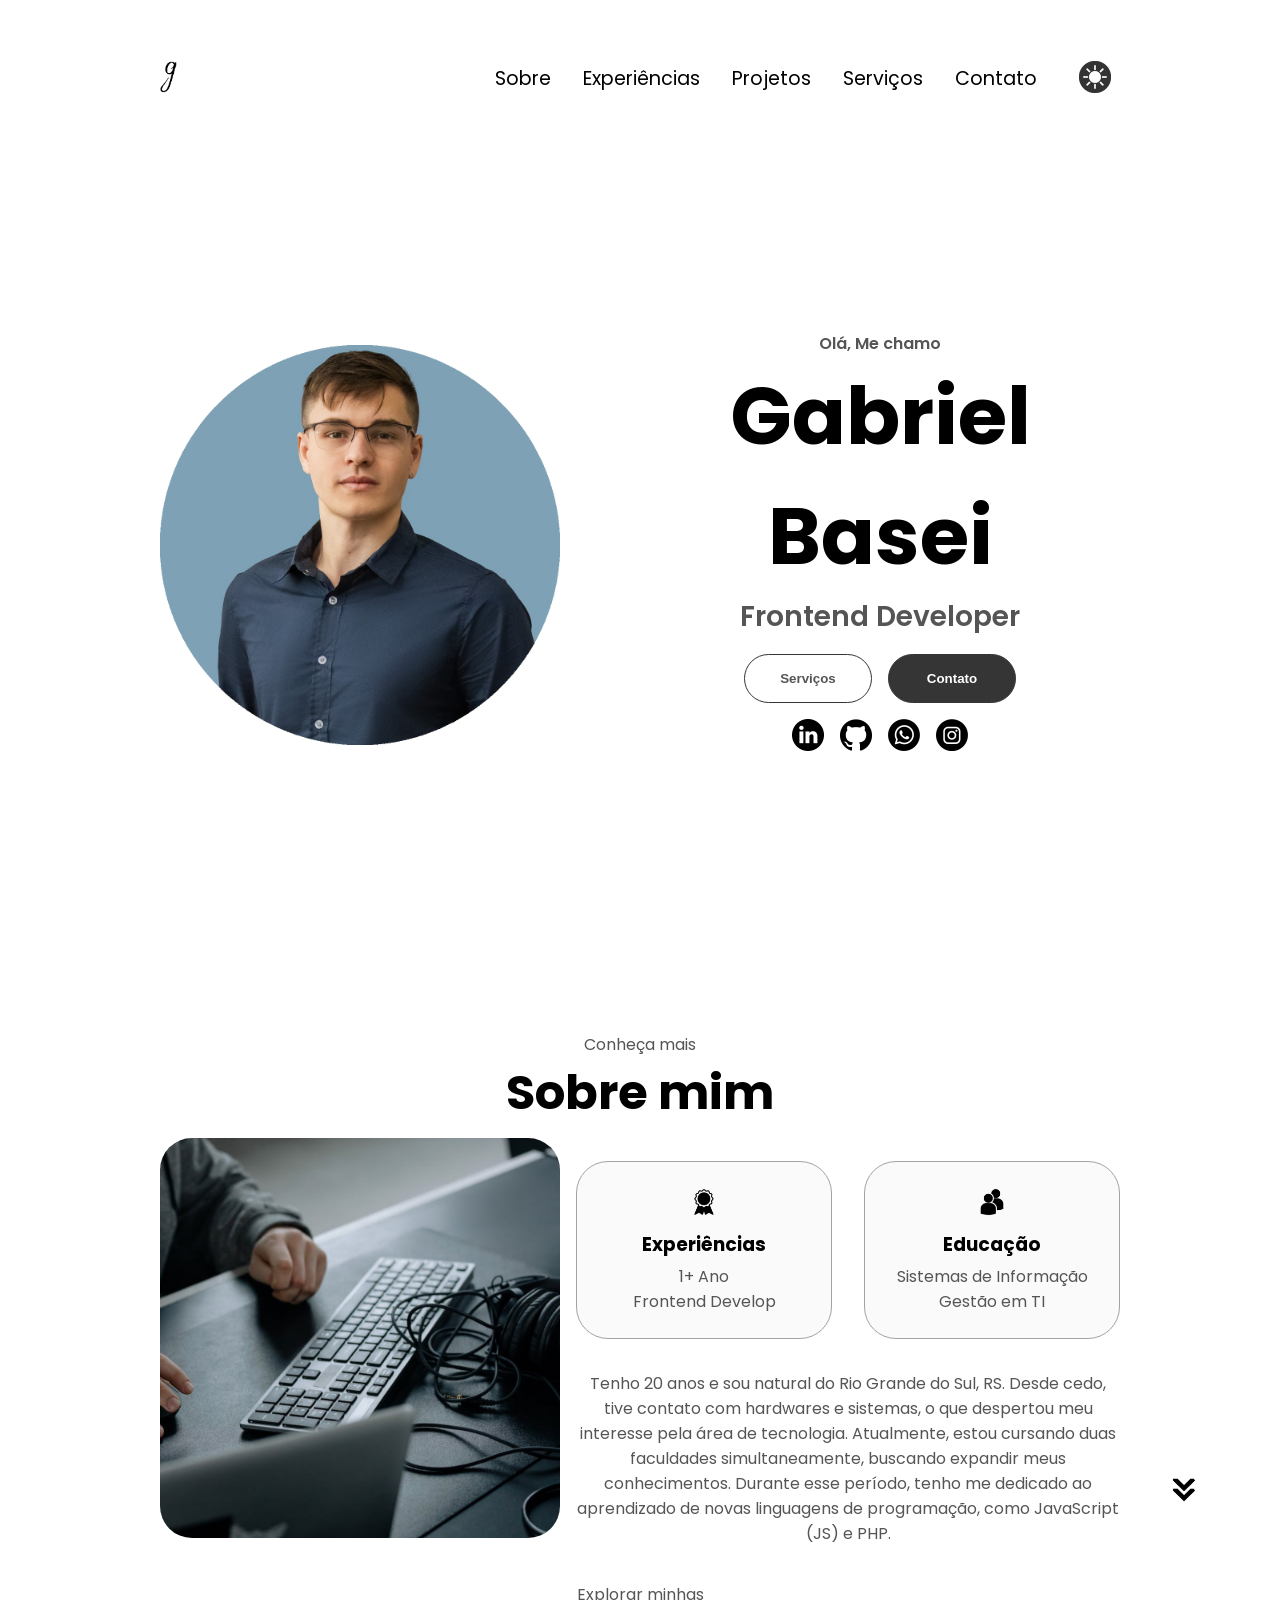
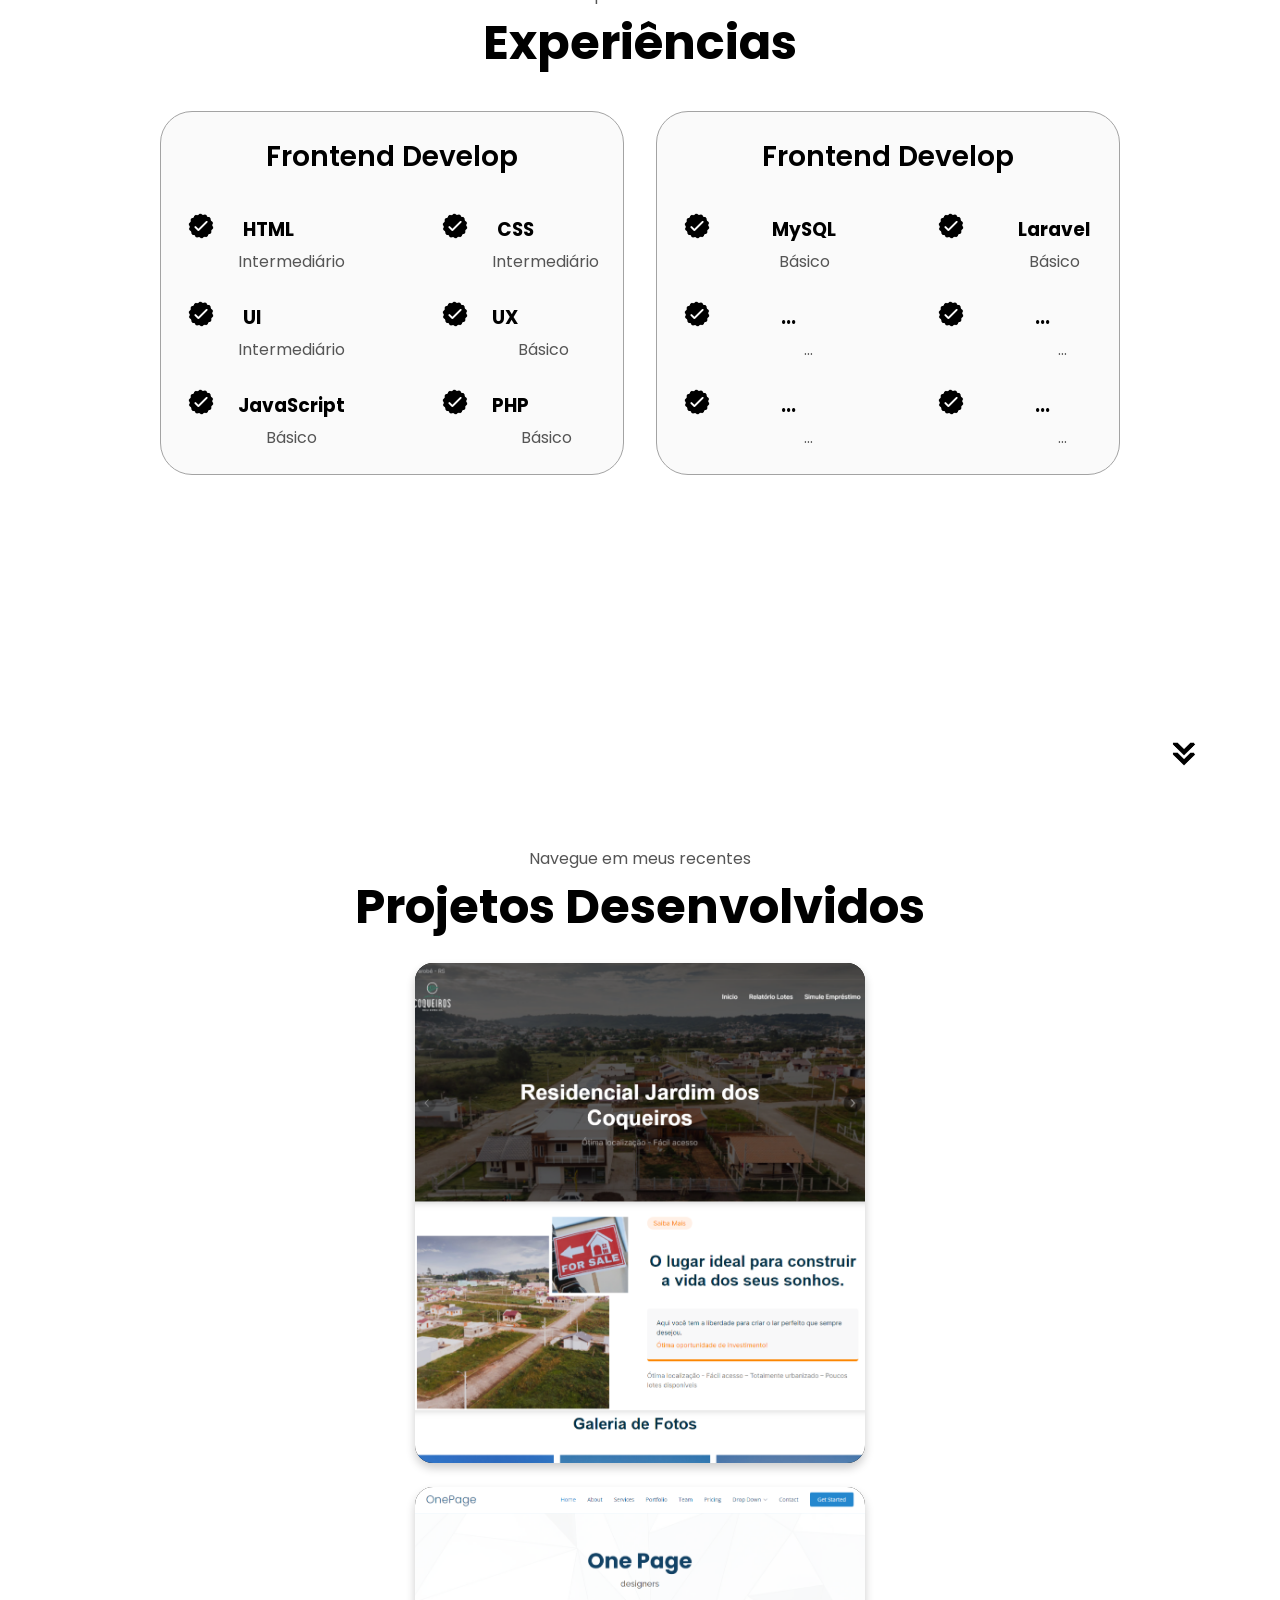
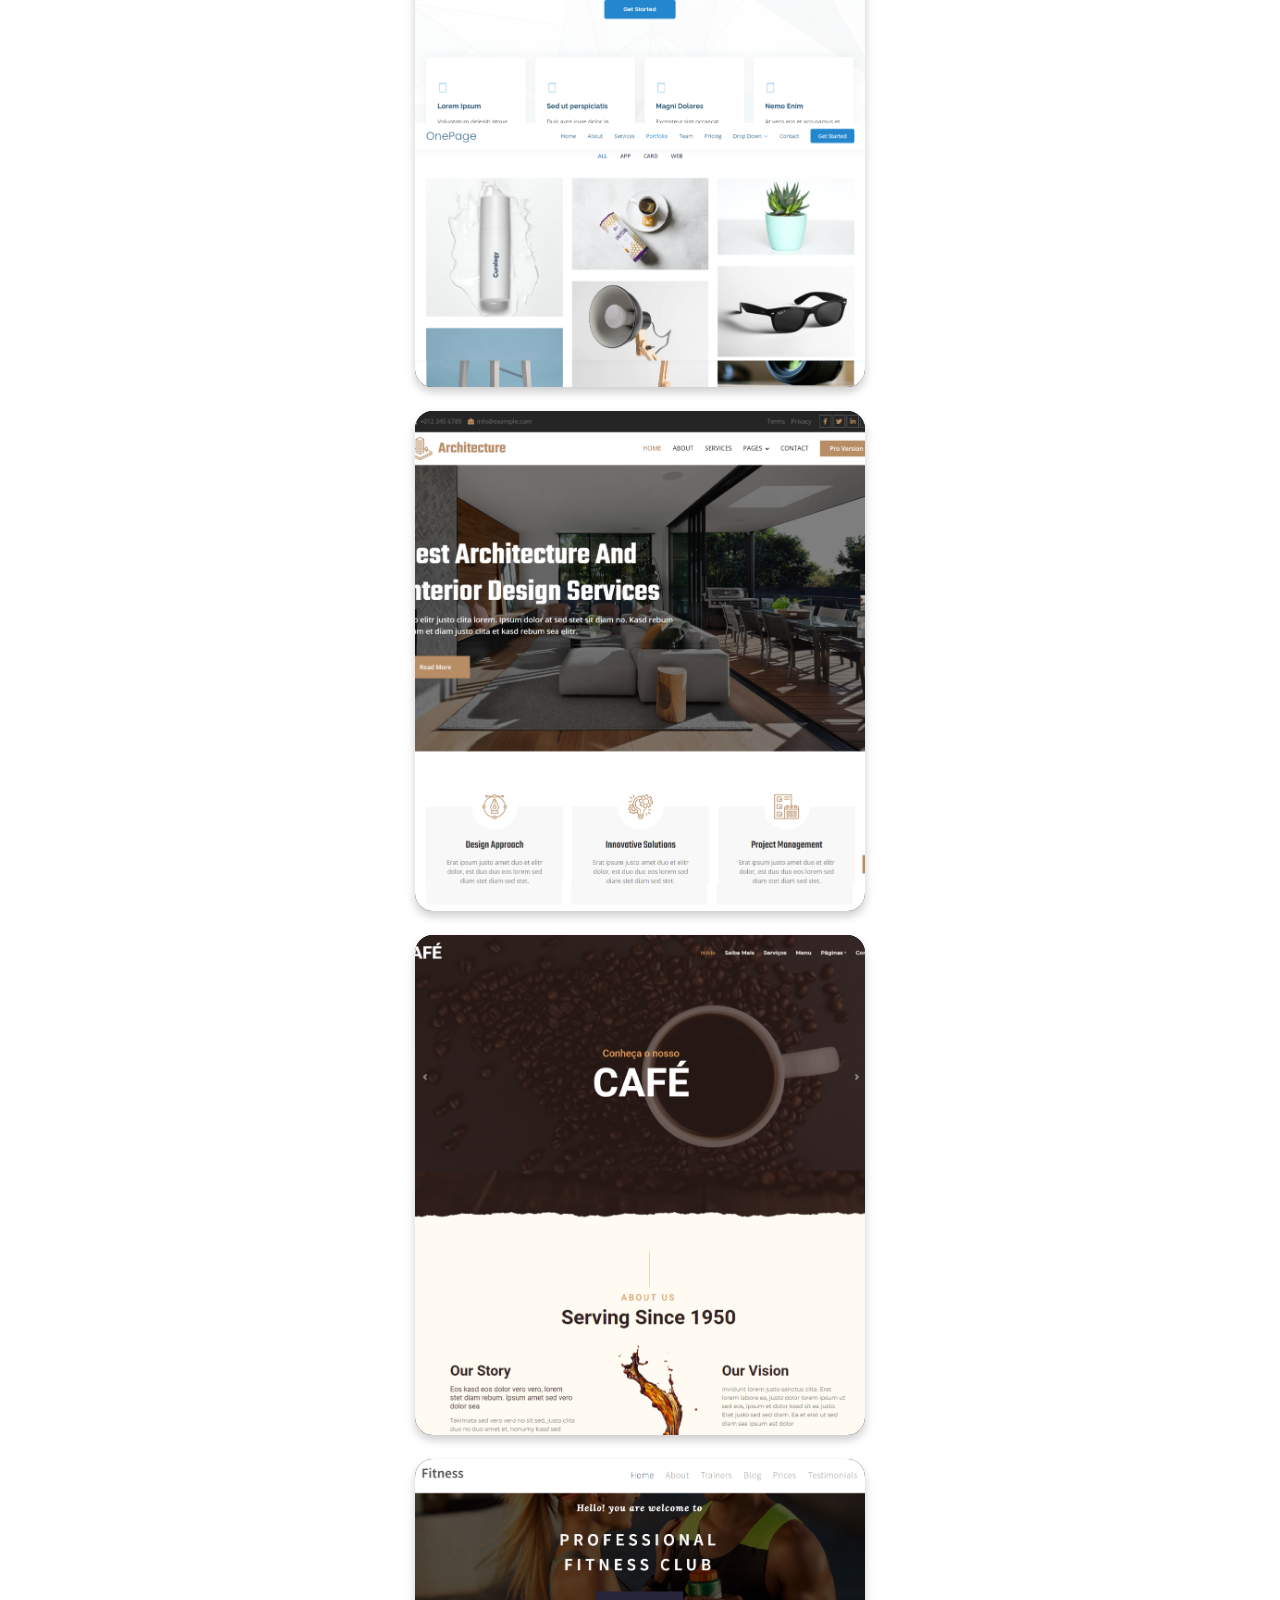
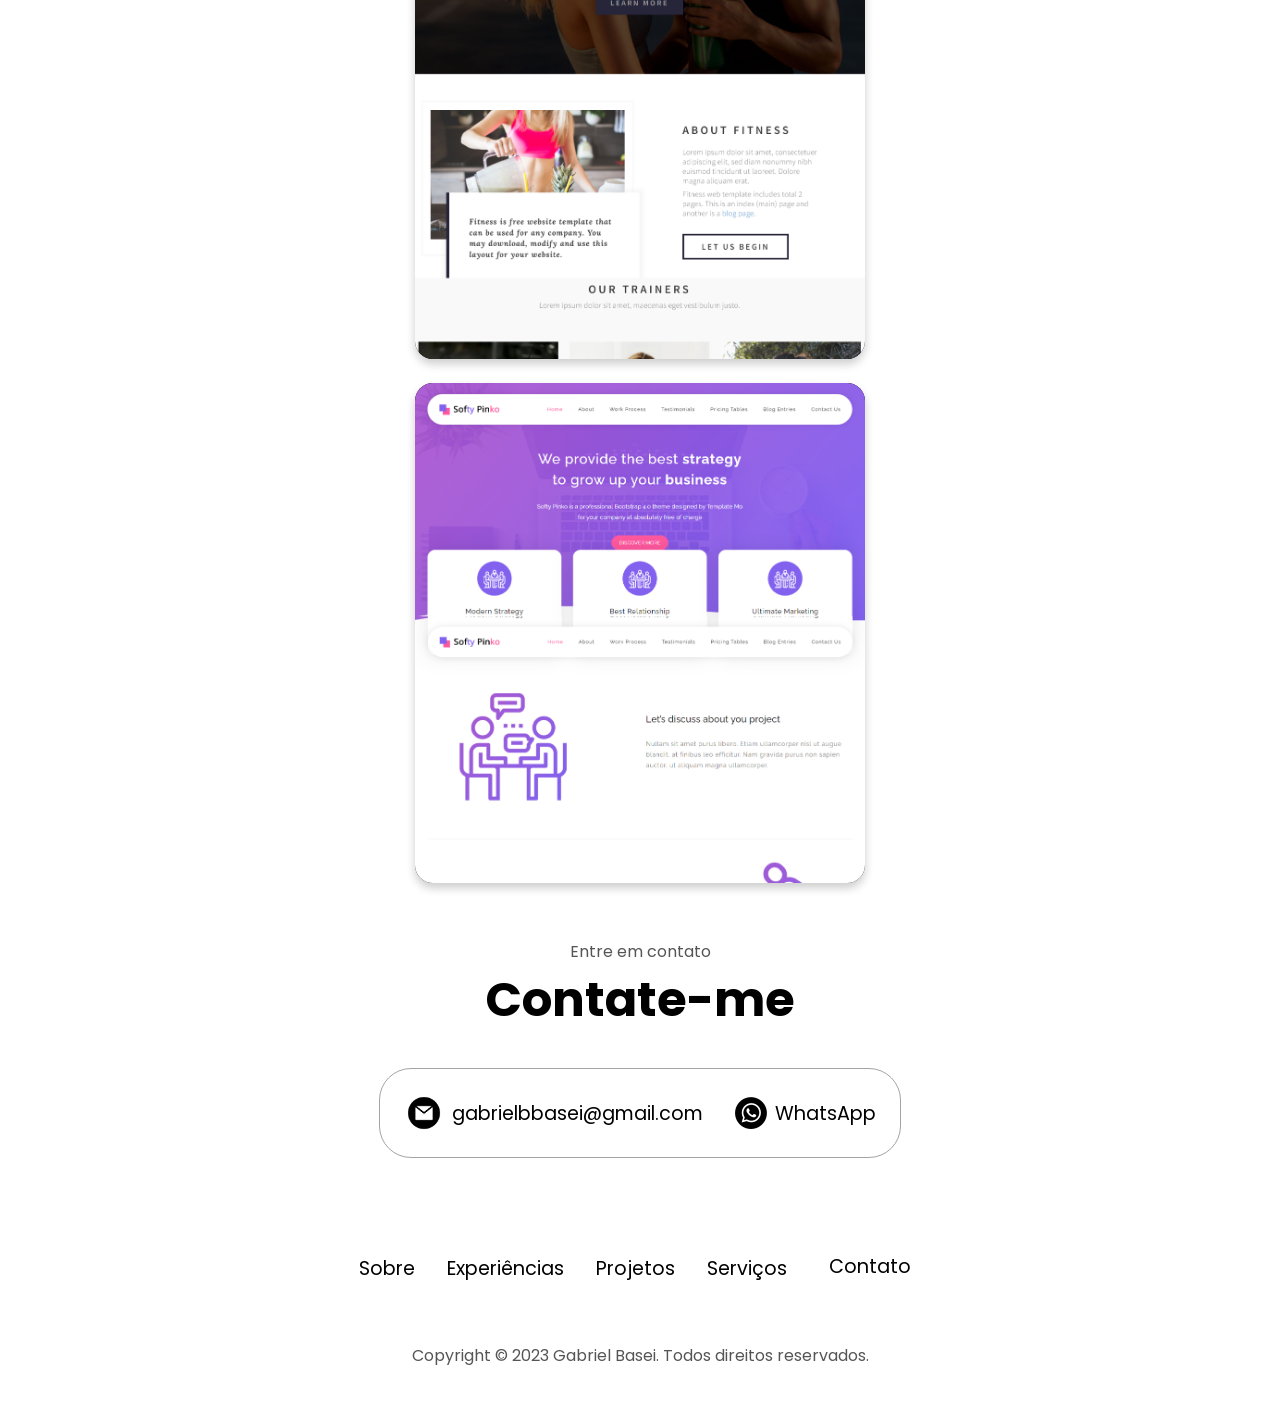
==== index.html @ 83827007 "V2.2" ====
<!DOCTYPE html>
<html lang="pt-br">
  <head>
    <meta charset="UTF-8" />
    <meta http-equiv="X-UA-Compatible" content="IE=edge" />
    <meta name="viewport" content="width=device-width, initial-scale=1.0" />
    <title>Gabriel Basei</title>
    <link rel="stylesheet" href="style.css" />
    <link rel="stylesheet" href="mediaqueries.css" />
    <link rel="icon" href="assets/g2.png">
  </head>
  <body>
    <nav id="desktop-nav">
      <!-- <div class="logo">Gabriel Basei</div> -->
      <img
      id=""
      class="icon color-icon"
      src="assets/g1.png"
      src-light="assets/g1.png"
      src-dark="assets/g2.png"
      alt="Color them icon"
    />
      <div>
        <ul class="nav-links">
          <li><a href="#about">Sobre</a></li>
          <li><a href="#experience">Experiências</a></li>
          <li><a href="#projects">Projetos</a></li>
          <li><a href="servicos.html">Serviços</a></li>
          <li><a href="#contact">Contato</a></li>
          <li>
            <img
              id="modeToggle"
              class="icon color-icon"
              src="./assets/theme_light.png"
              src-light="./assets/theme_light.png"
              src-dark="./assets/theme_dark.png"
              alt="Color them icon"
            />
          </li>
        </ul>
      </div>
    </nav>
    <nav id="hamburger-nav">
      <div class="logo">Gabriel</div>
      <div class="hamburger-menu">
        <div class="hamburger-icon" onclick="toggleMenu()">
          <span></span>
          <span></span>
          <span></span>
        </div>
        <div class="menu-links">
          <li><a href="#about" onclick="toggleMenu()">About</a></li>
          <li><a href="#experience" onclick="toggleMenu()">Experience</a></li>
          <li><a href="#projects" onclick="toggleMenu()">Projects</a></li>
          <li><a href="#contact" onclick="toggleMenu()">Contact</a></li>
          <li>
            <img
              id="modeToggle2"
              class="icon color-icon"
              src="./assets/theme_light.png"
              src-light="./assets/theme_light.png"
              src-dark="./assets/theme_dark.png"
              alt="Color them icon"
            />
          </li>
        </div>
      </div>
    </nav>
    <section id="profile">
      <div class="section__pic-container">
        <img src="./assets/eu.png" alt="Gabriel Basei" />
      </div>
      <div class="section__text">
        <p class="section__text__p1">Olá, Me chamo</p>
        <h1 class="title2">Gabriel Basei</h1>
        <p class="section__text__p2">Frontend Developer</p>
        <div class="btn-container">
          <button class="btn btn-color-2" onclick="window.open('assets/Serviços.pdf', '_blank')">
            Serviços
          </button>
          
          <button class="btn btn-color-1" onclick="location.href='./#contact'">
            Contato
          </button>
        </div>
        <div id="socials-container" target="_blank">

          <a target="_blank" href="https://www.linkedin.com/in/gabriel-basei-2a2ab2275/">
            <img src="./assets/linkedin_light.png" src-light="./assets/linkedin_light.png" src-dark="./assets/linkedin_dark.png" alt="Meu LinkedIn" class="icon linkedin-icon"/>
          </a>

          <a target="_blank" href="https://github.com/GabrielBasei">
          <img src="./assets/github_light.png"src-light="./assets/github_light.png"src-dark="./assets/github_dark.png"alt="Meu Github"class="icon github-icon"/>
          </a>

          <a target="_blank" href="https://wa.link/921nku">
          <img src="./assets/whats_light.png" src-light="./assets/whats_light.png" src-dark="./assets/whats_dark.png" alt="Meu WhatsApp" class="icon linkedin-icon"/>
          </a>
          
          <a target="_blank" href="https://www.instagram.com/gabrielsbasei/">
          <img src="./assets/insta_light.png" src-light="./assets/insta_light.png" src-dark="./assets/insta_dark.png" alt="Meu WhatsApp" class="icon linkedin-icon"/>
          </a>
        </div>
      </div>
    </section>
    <section id="about">
      <p class="section__text__p1">Conheça mais</p>
      <h1 class="title">Sobre mim</h1>
      <div class="section-container">
        <div class="section__pic-container">
          <img
            src="./assets/pc2.png"
            alt="Profile picture"
            class="about-pic"
          />
        </div>
        <div class="about-details-container">
          <div class="about-containers">
            <div class="details-container">
              <img
                src="./assets/experience_light.png"
                src-light="./assets/experience_light.png"
                src-dark="./assets/experience_dark.png"
                alt="Experience icon"
                class="icon"
              />
              <h3>Experiências</h3>
              <p>1+ Ano<br />Frontend Develop</p>
            </div>
            <div class="details-container">
              <img
                src="./assets/education_light.png"
                src-light="./assets/education_light.png"
                src-dark="./assets/education_dark.png"
                alt="Education icon"
                class="icon"
              />
              <h3>Educação</h3>
              <p>Sistemas de Informação<br />Gestão em TI</p>
            </div>
          </div>
          <div class="text-container">
            <p>
              Tenho 20 anos e sou natural do Rio Grande do Sul, RS. Desde cedo, tive contato com hardwares e sistemas, o que despertou meu interesse pela área de tecnologia. Atualmente, estou cursando duas faculdades simultaneamente, buscando expandir meus conhecimentos. Durante esse período, tenho me dedicado ao aprendizado de novas linguagens de programação, como JavaScript (JS) e PHP.
            </p>
          </div>
        </div>
      </div>
      <img
        src="./assets/arrow_light.png"
        src-light="./assets/arrow_light.png"
        src-dark="./assets/arrow_dark.png"
        alt="Arrow icon"
        class="icon arrow"
        onclick="location.href='./#experience'"
      />
    </section>
    <section id="experience">
      <p class="section__text__p1">Explorar minhas</p>
      <h1 class="title">Experiências</h1>
      <div class="experience-details-container">
        <div class="about-containers">
          <div class="details-container">
            <h2 class="experience-sub-title">Frontend Develop</h2>
            <div class="article-container">
              <article>
                <img
                  src="./assets/checkmark_light.png"
                  src-light="./assets/checkmark_light.png"
                  src-dark="./assets/checkmark_dark.png"
                  alt="Experience icon"
                  class="icon"
                />
                <div>
                  <h3>HTML</h3>
                  <p>Intermediário</p>
                </div>
              </article>
              <article>
                <img
                  src="./assets/checkmark_light.png"
                  src-light="./assets/checkmark_light.png"
                  src-dark="./assets/checkmark_dark.png"
                  alt="Experience icon"
                  class="icon"
                />
                <div>
                  <h3>CSS</h3>
                  <p>Intermediário</p>
                </div>
              </article>
              <article>
                <img
                  src="./assets/checkmark_light.png"
                  src-light="./assets/checkmark_light.png"
                  src-dark="./assets/checkmark_dark.png"
                  alt="Experience icon"
                  class="icon"
                />
                <div>
                  <h3>UI</h3>
                  <p>Intermediário</p>
                </div>
              </article>
              <article>
                <img
                  src="./assets/checkmark_light.png"
                  src-light="./assets/checkmark_light.png"
                  src-dark="./assets/checkmark_dark.png"
                  alt="Experience icon"
                  class="icon"
                />
                <div>
                  <h3>UX&nbsp;&nbsp;&nbsp;&nbsp;&nbsp;&nbsp;&nbsp;&nbsp;&nbsp;&nbsp;&nbsp;&nbsp;&nbsp;&nbsp;&nbsp;&nbsp;&nbsp;&nbsp;&nbsp;
                  </h3>
                  <p>Básico</p>
                </div>
              </article>
              <article>
                <img
                  src="./assets/checkmark_light.png"
                  src-light="./assets/checkmark_light.png"
                  src-dark="./assets/checkmark_dark.png"
                  alt="Experience icon"
                  class="icon"
                />
                <div>
                  <h3>JavaScript</h3>
                  <p>Básico</p>
                </div>
              </article>
              <article>
                <img
                  src="./assets/checkmark_light.png"
                  src-light="./assets/checkmark_light.png"
                  src-dark="./assets/checkmark_dark.png"
                  alt="Experience icon"
                  class="icon"
                />
                <div>
                  <h3>PHP&nbsp;&nbsp;&nbsp;&nbsp;&nbsp;&nbsp;&nbsp;&nbsp;&nbsp;&nbsp;&nbsp;&nbsp;&nbsp;&nbsp;&nbsp;&nbsp;&nbsp;&nbsp; </h3>
                  <p>Básico</p>
                </div>
              </article>
            </div>
          </div>
          <div class="details-container">
            <h2 class="experience-sub-title">Frontend Develop</h2>
            <div class="article-container">
              <article>
                <img
                  src="./assets/checkmark_light.png"
                  src-light="./assets/checkmark_light.png"
                  src-dark="./assets/checkmark_dark.png"
                  alt="Experience icon"
                  class="icon"
                />
                <div>
                  <h3>MySQL</h3>
                  <p>Básico</p>
                </div>
              </article>
              <article>
                <img
                  src="./assets/checkmark_light.png"
                  src-light="./assets/checkmark_light.png"
                  src-dark="./assets/checkmark_dark.png"
                  alt="Experience icon"
                  class="icon"
                />
                <div>
                  <h3>Laravel</h3>
                  <p>Básico</p>
                </div>
              </article>
              <article>
                <img
                  src="./assets/checkmark_light.png"
                  src-light="./assets/checkmark_light.png"
                  src-dark="./assets/checkmark_dark.png"
                  alt="Experience icon"
                  class="icon"
                />
                <div>
                  <h3>...&nbsp;&nbsp;&nbsp;&nbsp;&nbsp;&nbsp;&nbsp;&nbsp;&nbsp;&nbsp;</h3>
                  <p>...</p>
                </div>
              </article>
              <article>
                <img
                  src="./assets/checkmark_light.png"
                  src-light="./assets/checkmark_light.png"
                  src-dark="./assets/checkmark_dark.png"
                  alt="Experience icon"
                  class="icon"
                />
                <div>
                  <h3>...&nbsp;&nbsp;&nbsp;&nbsp;&nbsp;&nbsp;&nbsp;&nbsp;&nbsp;&nbsp;</h3>
                  <p>...</p>
                </div>
              </article>
              <article>
                <img
                  src="./assets/checkmark_light.png"
                  src-light="./assets/checkmark_light.png"
                  src-dark="./assets/checkmark_dark.png"
                  alt="Experience icon"
                  class="icon"
                />
                <div>
                  <h3>...&nbsp;&nbsp;&nbsp;&nbsp;&nbsp;&nbsp;&nbsp;&nbsp;&nbsp;&nbsp;</h3>
                  <p>...</p>
                </div>
              </article>
              <article>
                <img
                  src="./assets/checkmark_light.png"
                  src-light="./assets/checkmark_light.png"
                  src-dark="./assets/checkmark_dark.png"
                  alt="Experience icon"
                  class="icon"
                />
                <div>
                  <h3>...&nbsp;&nbsp;&nbsp;&nbsp;&nbsp;&nbsp;&nbsp;&nbsp;&nbsp;&nbsp;</h3>
                  <p>...</p>
                </div>
              </article>
            </div>
          </div>
        </div>
      </div>
      <img
        src="./assets/arrow_light.png"
        src-light="./assets/arrow_light.png"
        src-dark="./assets/arrow_dark.png"
        alt="Arrow icon"
        class="icon arrow"
        onclick="location.href='./#projects'"
      />
    </section>
    <section id="projects">
      <p class="section__text__p1">Navegue em meus recentes</p>
      <h1 class="title">Projetos Desenvolvidos</h1>
      <div class="experience-details-container">
        <!-- <div class="about-containers">
          <div class="details-container color-container">
            <div class="article-container">
              <img
                src="assets/onepage.png"
                alt="Project 3"
                class="project-img"
              />
            </div>
            <h2 class="experience-sub-title project-title">One Page</h2>
            <div class="btn-container">
              <button class="btn btn-color-2 project-btn" onclick="window.open('servicos.html#servicos', '_blank')">
                Serviços
              </button>

              <a target="_blank" href="projetos/OnePage/OnePage/index.html"><button class="btn btn-color-2 project-btn">Olhar Projeto</button></a>
            </div>
          </div>
          <div class="details-container color-container">
            <div class="article-container">
              <img
                src="assets/project-1cafe.png"
                alt="Project 1"
                class="project-img"
              />
            </div>
            <h2 class="experience-sub-title project-title">Loja Café</h2>
            <div class="btn-container">
              <button class="btn btn-color-2 project-btn" onclick="window.open('https://w.app/gM0pdI', '_blank')">
                Adquira Agora
              </button>

              <a target="_blank" href="projetos/Coffee/coffee-shop-html-template/index.html"><button class="btn btn-color-2 project-btn">Olhar Projeto</button></a>

            </div>
          </div>
          <div class="details-container color-container">
            <div class="article-container">
              <img
                src="assets/ProjetoJardim.png"
                alt="Project 2"
                class="project-img"
              />
            </div>
            <h2 class="experience-sub-title project-title">Jardim Coqueiros</h2>
            <div class="btn-container">
              <button class="btn btn-color-2 project-btn" onclick="window.open('https://w.app/gM0pdI', '_blank')">
                Adquira Agora
              </button>

              <a target="_blank" href="projetos/JardimCoqueiros/index.html"><button class="btn btn-color-2 project-btn">Olhar Projeto</button></a>
            </div>
          </div>
          <div class="details-container color-container">
            <div class="article-container">
              <img
                src="assets/Architecture.png"
                alt="Project 3"
                class="project-img"
              />
            </div>
            <h2 class="experience-sub-title project-title">Architecture</h2>
            <div class="btn-container">
              <button class="btn btn-color-2 project-btn" onclick="window.open('https://w.app/gM0pdI', '_blank')">
                Adquira Agora
              </button>

              <a target="_blank" href="projetos/architecture/architecture/index.html"><button class="btn btn-color-2 project-btn">Olhar Projeto</button></a>
            </div>
          </div>
          <div class="details-container color-container">
            <div class="article-container">
              <img
                src="assets/Landing-Pink.png"
                alt="Project 3"
                class="project-img"
              />
            </div>
            <h2 class="experience-sub-title project-title">Landing-Pink</h2>
            <div class="btn-container">
              <button class="btn btn-color-2 project-btn" onclick="window.open('https://w.app/gM0pdI', '_blank')">
                Adquira Agora
              </button>

              <a target="_blank" href="projetos/Landing-Pink/Landing-Pink/index.html"><button class="btn btn-color-2 project-btn">Olhar Projeto</button></a>
            </div>
          </div>
          <div class="details-container color-container">
            <div class="article-container">
              <img
                src="assets/Fitness.png"
                alt="Project 3"
                class="project-img"
              />
            </div>
            <h2 class="experience-sub-title project-title">Fitness</h2>
            <div class="btn-container">
              <button class="btn btn-color-2 project-btn" onclick="window.open('servicos.html#servicos', '_blank')">
                Serviços
              </button>
              <a target="_blank" href="projetos/Fitness/Fitness/index.html"><button class="btn btn-color-2 project-btn">Olhar Projeto</button></a>
            </div>
          </div>
        </div> -->
        <div class="wrapper">
          <div class="card">
            <div class="poster"><img src="assets/ProjetoJardim.png" alt="Location Unknown"></div>
            <div class="details">
              <h1>Jardim Coqueiros</h1>
              <h2></h2>
              <div class="rating">
                <!-- <i class="fas fa-star"></i>
                <i class="fas fa-star"></i>
                <i class="fas fa-star"></i>
                <i class="fas fa-star"></i>
                <i class="far fa-star"></i> -->
                <span></span>
              </div>
              <div class="tags">
                <span class="tag">Portfólio</span>
                <!-- <span class="tag">Drama</span>
                <span class="tag">Indie</span> -->
              </div>
              <p class="desc">
                Observe o site em funcionamento no link a baixo.
              </p>

              <div class="cast">
                <div class="btn-container">
                  <a href="servicos.html#contact"><button class="btn btn-color-2 project-btn">Adquira Agora</button></a>
                  </button>
                  <a target="_blank" href="projetos/JardimCoqueiros/index.html"><button class="btn btn-color-2 project-btn">Olhar Projeto</button></a>
                </div>
              </div>
            </div>
          </div>
          
<!-- segundo -->

          <div class="card">
            <div class="poster"><img src="assets/onepage.png" alt="Location Unknown"></div>
            <div class="details">
              <h1>One Page</h1>
              <h2></h2>
              <div class="rating">
                <!-- <i class="fas fa-star"></i>
                <i class="fas fa-star"></i>
                <i class="fas fa-star"></i>
                <i class="fas fa-star"></i>
                <i class="far fa-star"></i> -->
                <span></span>
              </div>
              <div class="tags">
                <span class="tag">Site Institucional</span>
                <!-- <span class="tag">Drama</span>
                <span class="tag">Indie</span> -->
              </div>
              <p class="desc">
                Observe o site em funcionamento no link a baixo.
              </p>

              <div class="cast">
                <div class="btn-container">
                  <a href="servicos.html#contact"><button class="btn btn-color-2 project-btn">Adquira Agora</button></a>
                  </button>
                  <a target="_blank" href="projetos/OnePage/OnePage/index.html"><button class="btn btn-color-2 project-btn">Olhar Projeto</button></a>
                </div>
              </div>
            </div>
          </div>
          
  <!-- terceiro -->

  <div class="card">
    <div class="poster"><img src="assets/Architecture.png" alt="Location Unknown"></div>
    <div class="details">
      <h1>Architecture</h1>
      <h2></h2>
      <div class="rating">
        <!-- <i class="fas fa-star"></i>
        <i class="fas fa-star"></i>
        <i class="fas fa-star"></i>
        <i class="fas fa-star"></i>
        <i class="far fa-star"></i> -->
        <span></span>
      </div>
      <div class="tags">
        <span class="tag">Site Institucional</span>
        <!-- <span class="tag">Drama</span>
        <span class="tag">Indie</span> -->
      </div>
      <p class="desc">
        Observe o site em funcionamento no link a baixo.
      </p>

      <div class="cast">
        <div class="btn-container">
          <a href="servicos.html#contact"><button class="btn btn-color-2 project-btn">Adquira Agora</button></a>
          </button>
          <a target="_blank" href="projetos/architecture/architecture/index.html"><button class="btn btn-color-2 project-btn">Olhar Projeto</button></a>
        </div>
      </div>
    </div>
  </div>

  <!-- wuarto -->

  <div class="card">
    <div class="poster"><img src="assets/project-1cafe.png" alt="Location Unknown"></div>
    <div class="details">
      <h1>Café</h1>
      <h2></h2>
      <div class="rating">
        <!-- <i class="fas fa-star"></i>
        <i class="fas fa-star"></i>
        <i class="fas fa-star"></i>
        <i class="fas fa-star"></i>
        <i class="far fa-star"></i> -->
        <span></span>
      </div>
      <div class="tags">
        <span class="tag">Landing Page</span>
        <!-- <span class="tag">Drama</span>
        <span class="tag">Indie</span> -->
      </div>
      <p class="desc">
        Observe o site em funcionamento no link a baixo.
      </p>

      <div class="cast">
        <div class="btn-container">
          <a href="servicos.html#contact"><button class="btn btn-color-2 project-btn">Adquira Agora</button></a>
          </button>
          <a target="_blank" href="projetos/Coffee/coffee-shop-html-template/index.html"><button class="btn btn-color-2 project-btn">Olhar Projeto</button></a>
        </div>
      </div>
    </div>
  </div>

  <!-- quinto -->

  <div class="card">
    <div class="poster"><img src="assets/Fitness.png" alt="Location Unknown"></div>
    <div class="details">
      <h1>Fitness</h1>
      <h2></h2>
      <div class="rating">
        <!-- <i class="fas fa-star"></i>
        <i class="fas fa-star"></i>
        <i class="fas fa-star"></i>
        <i class="fas fa-star"></i>
        <i class="far fa-star"></i> -->
        <span></span>
      </div>
      <div class="tags">
        <span class="tag">Portfólio</span>
        <span class="tag">Landing Page</span>
        <span class="tag">Site Institucional</span>
      </div>
      <p class="desc">
        Observe o site em funcionamento no link a baixo.
      </p>

      <div class="cast">
        <div class="btn-container">
          <a href="servicos.html#contact"><button class="btn btn-color-2 project-btn">Adquira Agora</button></a>
          </button>
          <a target="_blank" href="projetos/Fitness/Fitness/index.html"><button class="btn btn-color-2 project-btn">Olhar Projeto</button></a>
        </div>
      </div>
    </div>
  </div>

  <!-- sexto -->

  <div class="card">
    <div class="poster"><img src="assets/Landing-Pink.png" alt="Location Unknown"></div>
    <div class="details">
      <h1>Landing-Pink</h1>
      <h2></h2>
      <div class="rating">
        <!-- <i class="fas fa-star"></i>
        <i class="fas fa-star"></i>
        <i class="fas fa-star"></i>
        <i class="fas fa-star"></i>
        <i class="far fa-star"></i> -->
        <span></span>
      </div>
      <div class="tags">
        <span class="tag">Portfólio</span>
        <span class="tag">Landing Page</span>
        <!-- <span class="tag">Indie</span> -->
      </div>
      <p class="desc">
        Observe o site em funcionamento no link a baixo.
      </p>

      <div class="cast">
        <div class="btn-container">
          <a href="servicos.html#contact"><button class="btn btn-color-2 project-btn">Adquira Agora</button></a>
          </button>
          <a target="_blank" href="projetos/Landing-Pink/Landing-Pink/index.html"><button class="btn btn-color-2 project-btn">Olhar Projeto</button></a>
        </div>
      </div>
    </div>
  </div>
</div>
</div>
</section>

  <!-- fim dos projetos -->
    <section id="contact">
      <p class="section__text__p1">Entre em contato</p>
      <h1 class="title">Contate-me</h1>
      <div class="contact-info-upper-container">
        <div class="contact-info-container">
          <img
            src="./assets/email_light.png"
            src-light="./assets/email_light.png"
            src-dark="./assets/email_dark.png"
            alt="Email icon"
            class="icon contact-icon email-icon"
          />
          <p><a target="_blank" href="mailto:gabrielbbasei@gmail.com">gabrielbbasei@gmail.com</a></p>
        </div>
        <div class="contact-info-container">
          <img
            src="./assets/whats_light.png"
            src-light="./assets/whats_light.png"
            src-dark="./assets/whats_dark.png"
            class="icon linkedin-icon"
            onclick="location.href='https://wa.link/921nku'"
          />
          <p><a target="_blank" href="https://wa.link/921nku">WhatsApp</a></p>
        </div>
      </div>
    </section>
    <footer>
      <nav>
        <div class="nav-links-container">
          <ul class="nav-links">
            <li><a href="#about">Sobre</a></li>
            <li><a href="#experience">Experiências</a></li>
            <li><a href="#projects">Projetos</a></li>
            <li><a href="servicos.html">Serviços</a></li>
            <li><a href="#contact">Contato</a></li>
          </ul>
        </div>
      </nav>
      <p>Copyright &#169; 2023 Gabriel Basei. Todos direitos reservados.</p>
    </footer>
    <script src="script.js"></script>
  </section>
  </body>
</html>
---- style.css ----
/* GENERAL */

@import url("https://fonts.googleapis.com/css2?family=Poppins:wght@300;400;500;600&display=swap");

/* Default Light Mode */
:root {
  --primary-color: white;
  --primary-color-2: rgb(250, 250, 250);
  --primary-color-3: rgb(181, 181, 181);
  --background-color: rgb(255, 255, 255);
  --secondary-color: black;
  --secondary-color-2: rgb(85, 85, 85);
  --button-background: rgb(53, 53, 53);
  --button-text-hover: grey;
  --button-border: rgb(53, 53, 53) 0.1rem solid;
  --button-border-2: rgb(255, 255, 255) 0.1rem solid;
  --container-border: rgb(163, 163, 163);
}

/* Dark Mode */
[theme="dark"] {
  --primary-color: rgba(0, 0, 0, 0.774);
  --primary-color-2: rgba(39, 57, 75, 0.233);
  --primary-color-3: rgb(110, 110, 110);
  --background-color: rgb(32, 40, 53);
  --secondary-color: white;
  --secondary-color-2: rgb(185, 185, 185);
  --button-background: rgb(235, 235, 235);
  --button-text-hover: lightgrey;
  --button-border: rgb(202, 202, 202) 0.1rem solid;
  --button-border-2: rgb(0, 0, 0) 0.1rem solid;
  --container-border: rgb(156, 156, 156);
}

* {
  margin: 0;
  padding: 0;
}

h3 {
  color: var(--secondary-color);
  padding: 5px;
}

body {
  font-family: "Poppins", sans-serif;
  background-color: var(--background-color);
}

html {
  scroll-behavior: smooth;
}

p {
  color: var(--secondary-color-2);
  text-align: center;
}

/* TRANSITION */

a,
.btn {
  transition: all 300ms ease;
}

/* DESKTOP NAV */

nav,
.nav-links {
  display: flex;
  align-items: center;
}

nav {
  justify-content: space-around;
  height: 17vh;
}

.nav-links {
  gap: 2rem;
  list-style: none;
  font-size: 1.5rem;
}

nav li:last-child {
  width: max-content;
  display: flex;
  margin: auto;
  padding: 10px;
}

a {
  font-size: 1.2rem;
  color: var(--secondary-color);
  text-decoration: none;
  text-decoration-color: var(--primary-color);
}

a:hover {
  text-decoration: underline;
  text-underline-offset: 1rem;
  text-decoration-color: var(--secondary-color);
  transition: 0.5s ease-in-out;
}

nav a:hover {
  color: var(--secondary-color);
  text-decoration-color: var(--secondary-color);
  font-size: 1.4rem;
}

.logo {
  font-size: 2rem;
  color: var(--secondary-color);
}

.logo:hover {
  cursor: default;
}

/* HAMBURGER MENU */

#hamburger-nav {
  display: none;
}

.hamburger-menu {
  position: relative;
  display: inline-block;
}

.hamburger-icon {
  display: flex;
  flex-direction: column;
  justify-content: space-between;
  height: 24px;
  width: 30px;
  cursor: pointer;
}

.hamburger-icon span {
  width: 100%;
  height: 2px;
  background-color: var(--secondary-color);
  transition: all 0.3 ease-in-out;
}

.menu-links {
  position: absolute;
  top: 100%;
  right: 0;
  background-color: var(--primary-color);
  width: fit-content;
  max-height: 0;
  overflow: hidden;
  transition: all 0.3 ease-in-out;
}

.menu-links a {
  display: block;
  padding: 10px;
  text-align: center;
  font-size: 1.5rem;
  color: var(--secondary-color);
  text-decoration: none;
  transition: all 0.3 ease-in-out;
}

.menu-links li {
  list-style: none;
}

.menu-links.open {
  max-height: 300px;
}

.hamburger-icon.open span:first-child {
  transform: rotate(45deg) translate(10px, 5px);
}

.hamburger-icon.open span:nth-child(2) {
  opacity: 0;
}

.hamburger-icon.open span:last-child {
  transform: rotate(-45deg) translate(10px, -5px);
}

.hamburger-icon span:first-child {
  transform: none;
}

.hamburger-icon span:first-child {
  opacity: 1;
}

.hamburger-icon span:first-child {
  transform: none;
}

/* SECTIONS */

section {
  padding-top: 4vh;
  height: 96vh;
  margin: 0 10rem;
  box-sizing: border-box;
  min-height: fit-content;
}

.section-container {
  display: flex;
}

/* PROFILE SECTION */

#profile {
  display: flex;
  justify-content: center;
  gap: 5rem;
  height: 50vh;
}

.section__pic-container {
  display: flex;
  height: 400px;
  width: 400px;
  margin: auto 0;
}

.section__text {
  align-self: center;
  text-align: center;
}

.section__text p {
  font-weight: 600;
}

.section__text__p1 {
  text-align: center;
}

.section__text__p2 {
  font-size: 1.75rem;
  margin-bottom: 1rem;
}

.title {
  color: var(--secondary-color);
  font-size: 3rem;
  text-align: center;
}

.title2 {
  color: var(--secondary-color);
  font-size: 5rem;
  text-align: center;
}

#socials-container {
  display: flex;
  justify-content: center;
  margin-top: 1rem;
  gap: 1rem;
}

/* ICONS */

.icon {
  cursor: pointer;
  height: 2rem;
}

/* BUTTONS */

.btn-container {
  display: flex;
  justify-content: center;
  gap: 1rem;
}

.btn {
  font-weight: 600;
  transition: all 300ms ease;
  padding: 1rem;
  width: 8rem;
  border-radius: 2rem;
}

.btn-color-1,
.btn-color-2 {
  border: var(--button-border);
  color: var(--secondary-color-2);
}

.btn-color-1:hover,
.btn-color-2:hover {
  cursor: pointer;
}

.btn-color-1,
.btn-color-2:hover {
  background: var(--button-background);
  color: var(--primary-color);
}

.btn-color-1:hover {
  background: var(--secondary-color);
}

.btn-color-2 {
  background: none;
}

.btn-color-2:hover {
  transition: 1s;
  border: var(--button-border-2);
  background: none;
}

.btn-container {
  gap: 1rem;
}

/* ABOUT SECTION */

#about {
  position: relative;
  justify-content: center;
  flex-direction: column;
  height: 100%;
}

.about-containers {
  gap: 2rem;
  margin-bottom: 2rem;
  margin-top: 2rem;
}

.about-details-container {
  justify-content: center;
  flex-direction: column;
}

.about-containers,
.about-details-container {
  display: flex;
}

.about-pic {
  border-radius: 2rem;
}

.arrow {
  position: absolute;
  right: -5rem;
  bottom: 2.5rem;
}

.details-container {
  padding: 1.5rem;
  flex: 1;
  background: var(--primary-color-2);
  border-radius: 2rem;
  border: var(--button-border);
  border-color: var(--container-border);
  text-align: center;
}

.section-container {
  gap: 1rem;
  height: 50%;
}

.section__pic-container {
  height: 400px;
  width: 400px;
  margin: auto 0;
}

/* EXPERIENCE SECTION */

#experience {
  position: relative;
}

.experience-sub-title {
  color: var(--secondary-color);
  font-weight: 600;
  font-size: 1.75rem;
  margin-bottom: 2rem;
}

.experience-details-container {
  display: flex;
  justify-content: center;
  flex-direction: column;
}

.article-container {
  display: flex;
  text-align: initial;
  flex-wrap: wrap;
  flex-direction: row;
  gap: 1.5rem;
  justify-content: space-between;
}

article {
  display: flex;
  width: 10rem;
  justify-content: space-between;
  gap: 1rem;
  height: 100%;
  
}

article .icon {
  cursor: default;
}

/* PROJECTS SECTION */

#projects {
  position: relative;
}

.color-container {
  border-color: var(--container-border);
  background: var(--primary-color-2);
}

.project-img {
  border-radius: 2rem;
  width: 90%;
  height: 90%;
}

.project-title {
  margin: 1rem;
  color: var(--secondary-color);
}

.project-btn {
  color: var(--secondary-color);
  border-color: var(--container-border);
}

/* CONTACT */

#contact {
  display: flex;
  justify-content: center;
  flex-direction: column;
  height: 70vh;
}

.contact-info-upper-container {
  display: flex;
  justify-content: center;
  border-radius: 2rem;
  border: var(--button-border);
  border-color: var(--container-border);
  background: var(--background-color);
  margin: 2rem auto;
  padding: 0.5rem;
}

.contact-info-container {
  display: flex;
  align-items: center;
  justify-content: center;
  gap: 0.5rem;
  margin: 1rem;
}

.contact-info-container p {
  font-size: larger;
}

.contact-icon {
  cursor: default;
}

.email-icon {
  height: 2.5rem;
}

/* FOOTER SECTION */

footer {
  height: 26vh;
  margin: 0 1rem;
}

footer p {
  text-align: center;
}

/* SERVICOS */
.headerfoto {
  margin-top: 50px;
  display: relative;
  justify-content: center;
  text-align: center;
  max-width: 100%;
  padding: 0;
}

.headerfoto-content {
  display: relative;
  justify-content: center;
  text-align: center;
  max-width: 100%;
  padding: 0;
}


.section__pic-container2 {
  display: flex;
  justify-content: center;
  align-items: center;
}

.section__pic-container2 img {
  max-width: 100%;
  display: flex;
}

 /* servicos imagem carroseu */

 *, *:before, *:after {
  box-sizing: border-box;
  margin: 0;
  padding: 0;
}
.cont {
  position: relative;
  overflow: hidden;
  height: 100vh;
  padding: 80px 70px;
}
.cont__inner {
  position: relative;
  height: 100%;
}
.cont__inner:hover .el__bg:after {
  opacity: 1;
}
.el {
  position: absolute;
  left: 0;
  top: 0;
  width: 19.2%;
  height: 100%;
  background: #000000;
  transition: transform 0.6s 0.7s, width 0.7s, opacity 0.6s 0.7s, z-index 0s 1.3s;
  will-change: transform, width, opacity;
}
.el:not(.s--active) {
  cursor: pointer;
}
.el__overflow {
  overflow: hidden;
  position: relative;
  height: 100%;
}
.el__inner {
  overflow: hidden;
  position: relative;
  height: 100%;
  transition: transform 1s;
}
.cont.s--inactive .el__inner {
  transform: translate3d(0, 100%, 0);
}
.el__bg {
  position: relative;
  width: calc(100vw - 140px);
  height: 100%;
  transition: transform 0.6s 0.7s;
  will-change: transform;
}
.el__bg:before {
  content:'';
  position: absolute;
  left: 0;
  top: -5%;
  width: 100%;
  height: 110%;
  background-size: cover;
  background-position: center center;
  transition: transform 1s;
  transform: translate3d(0, 0, 0) scale(1);
}

.cont.s--inactive .el__bg:before {
  transform: translate3d(0, -100%, 0) scale(1.2);
}
.el.s--active .el__bg:before {
  transition: transform 0.8s;
}
.el__bg:after {
  content: '';
  z-index: 1;
  position: absolute;
  left: 0;
  top: 0;
  width: 100%;
  height: 100%;
  background: rgba(0, 0, 0, 0.3);
  opacity: 0;
  transition: opacity 0.5s;
}
.cont.s--el-active .el__bg:after {
  transition: opacity 0.5s 1.4s;
  opacity: 1 !important;
}
.el__preview-cont {
  z-index: 2;
  display: flex;
  justify-content: center;
  align-items: center;
  position: absolute;
  left: 0;
  top: 0;
  width: 100%;
  height: 100%;
  transition: all 0.3s 1.2s;
}
.cont.s--inactive .el__preview-cont {
  opacity: 0;
  transform: translateY(10px);
}
.cont.s--el-active .el__preview-cont {
  opacity: 0;
  transform: translateY(30px);
  transition: all 0.5s;
}
.el__heading {
  color: #fff;
  text-transform: uppercase;
  font-size: 18px;
}
.el__content {
  z-index: -1;
  position: absolute;
  left: 0;
  top: 0;
  width: 100%;
  height: 100%;
  padding: 30px;
  opacity: 0;
  pointer-events: none;
  transition: all 0.1s;
}
.el.s--active .el__content {
  z-index: 2;
  opacity: 1;
  pointer-events: auto;
  transition: all 0.5s 1.4s;
}
.el__text {
  text-transform: uppercase;
  font-size: 40px;
  color: #fff;
}
.el__close-btn {
  z-index: -1;
  position: absolute;
  right: 10px;
  top: 10px;
  width: 60px;
  height: 60px;
  opacity: 0;
  pointer-events: none;
  transition: all 0s 0.45s;
  cursor: pointer;
}
.el.s--active .el__close-btn {
  z-index: 5;
  opacity: 1;
  pointer-events: auto;
  transition: all 0s 1.4s;
}
.el__close-btn:before, .el__close-btn:after {
  content: '';
  position: absolute;
  left: 0;
  top: 50%;
  width: 100%;
  height: 8px;
  margin-top: -4px;
  background: #fff;
  opacity: 0;
  transition: opacity 0s;
}
.el.s--active .el__close-btn:before, .el.s--active .el__close-btn:after {
  opacity: 1;
}
.el__close-btn:before {
  transform: rotate(45deg) translateX(100%);
}
.el.s--active .el__close-btn:before {
  transition: all 0.3s 1.4s cubic-bezier(0.72, 0.09, 0.32, 1.57);
  transform: rotate(45deg) translateX(0);
}
.el__close-btn:after {
  transform: rotate(-45deg) translateX(100%);
}
.el.s--active .el__close-btn:after {
  transition: all 0.3s 1.55s cubic-bezier(0.72, 0.09, 0.32, 1.57);
  transform: rotate(-45deg) translateX(0);
}

.el:hover .el__bg:before {
  transform: translate3d(0, 0, 0) scale(1.1);
}

.cont.s--el-active .el:nth-child(1):not(.s--active) {
  transform: scale(0.5) translate3d(0%, 0, 0);
  opacity: 0;
  transition: transform 0.95s, opacity 0.95s;
}
.el:nth-child(1) .el__inner {
  transition-delay: 0s;
}
.el:nth-child(1) .el__bg {
  transform: translate3d(0%, 0, 0);
}
.el:nth-child(1) .el__bg:before {
  transition-delay: 0s;
  background-image: url('https://images.unsplash.com/photo-1542332213-9b5a5a3fad35?ixlib=rb-1.2.1&ixid=MnwxMjA3fDB8MHxwaG90by1wYWdlfHx8fGVufDB8fHx8&auto=format&fit=crop&w=2070&q=80');
}
.el:nth-child(2) {
  transform: translate3d(105.2083333333%, 0, 0);
  transform-origin: 155.2083333333% 50%;
}
.cont.s--el-active .el:nth-child(2):not(.s--active) {
  transform: scale(0.5) translate3d(105.2083333333%, 0, 0);
  opacity: 0;
  transition: transform 0.95s, opacity 0.95s;
}
.el:nth-child(2) .el__inner {
  transition-delay: 0.1s;
}
.el:nth-child(2) .el__bg {
  transform: translate3d(-19.2%, 0, 0);
}
.el:nth-child(2) .el__bg:before {
  transition-delay: 0.1s;
  background-image: url('https://images.unsplash.com/photo-1655319492860-9efedabbea98?ixlib=rb-1.2.1&ixid=MnwxMjA3fDB8MHxwaG90by1wYWdlfHx8fGVufDB8fHx8&auto=format&fit=crop&w=1332&q=80');
}
.el:nth-child(3) {
  transform: translate3d(210.4166666667%, 0, 0);
  transform-origin: 260.4166666667% 50%;
}
.cont.s--el-active .el:nth-child(3):not(.s--active) {
  transform: scale(0.5) translate3d(210.4166666667%, 0, 0);
  opacity: 0;
  transition: transform 0.95s, opacity 0.95s;
}
.el:nth-child(3) .el__inner {
  transition-delay: 0.2s;
}
.el:nth-child(3) .el__bg {
  transform: translate3d(-38.4%, 0, 0);
}
.el:nth-child(3) .el__bg:before {
  transition-delay: 0.2s;
  background-image: url('https://images.unsplash.com/photo-1505852679233-d9fd70aff56d?ixlib=rb-1.2.1&ixid=MnwxMjA3fDB8MHxwaG90by1wYWdlfHx8fGVufDB8fHx8&auto=format&fit=crop&w=2070&q=80');
}
.el:nth-child(4) {
  transform: translate3d(315.625%, 0, 0);
  transform-origin: 365.625% 50%;
}
.cont.s--el-active .el:nth-child(4):not(.s--active) {
  transform: scale(0.5) translate3d(315.625%, 0, 0);
  opacity: 0;
  transition: transform 0.95s, opacity 0.95s;
}
.el:nth-child(4) .el__inner {
  transition-delay: 0.3s;
}
.el:nth-child(4) .el__bg {
  transform: translate3d(-57.6%, 0, 0);
}
.el:nth-child(4) .el__bg:before {
  transition-delay: 0.3s;
  background-image: url('https://images.unsplash.com/photo-1542640244-7e672d6cef4e?ixlib=rb-1.2.1&ixid=MnwxMjA3fDB8MHxwaG90by1wYWdlfHx8fGVufDB8fHx8&auto=format&fit=crop&w=2070&q=80');
}
.el:nth-child(5) {
  transform: translate3d(420.8333333333%, 0, 0);
  transform-origin: 470.8333333333% 50%;
}
.cont.s--el-active .el:nth-child(5):not(.s--active) {
  transform: scale(0.5) translate3d(420.8333333333%, 0, 0);
  opacity: 0;
  transition: transform 0.95s, opacity 0.95s;
}
.el:nth-child(5) .el__inner {
  transition-delay: 0.4s;
}
.el:nth-child(5) .el__bg {
  transform: translate3d(-76.8%, 0, 0);
}
.el:nth-child(5) .el__bg:before {
  transition-delay: 0.4s;
  background-image: url('https://images.unsplash.com/photo-1543310465-f4d3ca5a2a25?ixlib=rb-1.2.1&ixid=MnwxMjA3fDB8MHxwaG90by1wYWdlfHx8fGVufDB8fHx8&auto=format&fit=crop&w=2071&q=80');
}
.el:hover .el__bg:after {
  opacity: 0;
}
.el.s--active {
  z-index: 1;
  width: 100%;
  transform: translate3d(0, 0, 0);
  transition: transform 0.6s, width 0.7s 0.7s, z-index 0s;
}
.el.s--active .el__bg {
  transform: translate3d(0, 0, 0);
  transition: transform 0.6s;
}
.el.s--active .el__bg:before {
  transition-delay: 0.6s;
  transform: scale(1.1);
}
.icon-link {
  position: absolute;
  left: 5px;
  bottom: 5px;
  width: 32px;
}
.icon-link img {
  width: 100%;
  vertical-align: top;
}
.icon-link--twitter {
  left: auto;
  right: 5px;
}





* {
    margin: 0;
    padding: 0;
    box-sizing: border-box;
}

body {

}

.wrapper {
    position: relative;
    width: 100%;
    height: 100%;
    padding: 20px;
    display: flex;
    align-content: center;
    justify-content: center;
    gap: 24px;
    flex-wrap: wrap;
}

.card {
    position: relative;
    width: 450px;
    height: 500px;
    background: #000;
    border-radius: 18px;
    overflow: hidden;
    box-shadow: 0 5px 10px rgba(0, 0, 0, .2);
}

.poster {
    position: relative;
    top: 0;
    left: 0;
    width: 100%;
    height: 100%;
    overflow: hidden;
}

.poster::before {
    content: '';
    position: absolute;
    bottom: -45%;
    left: 0;
    width: 100%;
    height: 100%;
    z-index: 1;
    transition: .3s;
}

.card:hover .poster::before {
    bottom: 0;
}

.poster img {
    position: absolute;
    top: 0;
    left: 0;
    width: 100%;
    height: 100%;
    object-fit: cover;
    transition: 1s;
}

.card:hover .poster img {
    transform: scale(1.1);
}

.details {
    position: absolute;
    bottom: -100%;
    left: 0;
    width: 100%;
    height: auto;
    padding: 1.5em 1.5em 2em;
    background: #000a;
    backdrop-filter: blur(16px) saturate(120%);
    transition: 1s;
    color: #fff;
    z-index: 2;
    align-items: center;
}

.card:hover .details {
    bottom: 0;
}

.details h1,
.details h2 {
    font-weight: 700;
}

.details h1 {
    font-size: 1.5em;
    margin-bottom: 5px;
}

.details h2 {
    font-weight: 400;
    font-size: 1em;
    margin-bottom: 10px;
    opacity: .6;
}

.details .rating {
    position: relative;
    margin-bottom: 15px;
    display: flex;
    gap: .25em;
}

.details .rating i {
    color: #e3c414;
}

.details .rating span {
    margin-left: 0.25em;
}

.details .tags {
    display: flex;
    gap: .375em;
    margin-bottom: .875em;
    font-size: .85em;
}

.details .tags span {
    padding: .35rem .65rem;
    color: #fff;
    border: 1.5px solid rgba(255 255 255 / 0.4);
    border-radius: 4px;
    border-radius: 50px;
}

.details .desc {
    color: #fff;
    opacity: .8;
    line-height: 1.5;
    margin-bottom: 1em;
}

.details .cast h3 {
    margin-bottom: .5em;
}

.details .cast ul {
    position: relative;
    display: flex;
    flex-wrap: wrap;
    gap: 0.625rem;
    width: 100%;
}

.details .cast ul li {
    list-style: none;
    width: 55px;
    height: 55px;
    border-radius: 50%;
    overflow: hidden;
    border: 1.5px solid #fff;
}

.details .cast ul li img {
    width: 100%;
    height: 100%;
}
---- mediaqueries.css ----
@media screen and (max-width: 1920px) {
  #profile {
    height: 83vh;
    margin-bottom: 6rem;
  }
  .about-containers {
    flex-wrap: wrap;
  }
  #contact,
  #projects {
    height: fit-content;
  }
}

@media screen and (max-width: 1200px) {
  #desktop-nav {
    display: none;
  }
  #hamburger-nav {
    display: flex;
  }
  #experience,
  .experience-details-container {
    margin-top: 2rem;
  }
  #profile,
  .section-container {
    display: block;
  }
  .arrow {
    display: none;
  }
  section,
  .section-container {
    height: fit-content;
  }
  section {
    margin: 0 5%;
  }
  .section__pic-container {
    width: 275px;
    height: 275px;
    margin: 0 auto 1rem;
  }
  .about-containers {
    margin-top: 0;
  }
}

@media screen and (max-width: 600px) {
  #contact,
  footer {
    height: 40vh;
  }
  #profile {
    height: 83vh;
    margin-bottom: 0;
  }
  article {
    font-size: 1rem;
  }
  footer nav {
    height: fit-content;
    margin-bottom: 2rem;
  }
  .about-containers,
  .contact-info-upper-container,
  .btn-container {
    flex-wrap: wrap;
  }
  .contact-info-container {
    margin: 0;
  }
  .contact-info-container p,
  .nav-links li a {
    font-size: 1rem;
  }
  .experience-sub-title {
    font-size: 1.25rem;
  }
  .logo {
    font-size: 1.5rem;
  }
  .nav-links {
    flex-direction: column;
    gap: 0.5rem;
    text-align: center;
  }
  .section__pic-container {
    width: auto;
    height: 46vw;
    justify-content: center;
  }
  .section__text__p2 {
    font-size: 1.25rem;
  }
  .title {
    font-size: 2rem;
  }
  .text-container {
    text-align: justify;
  }
}
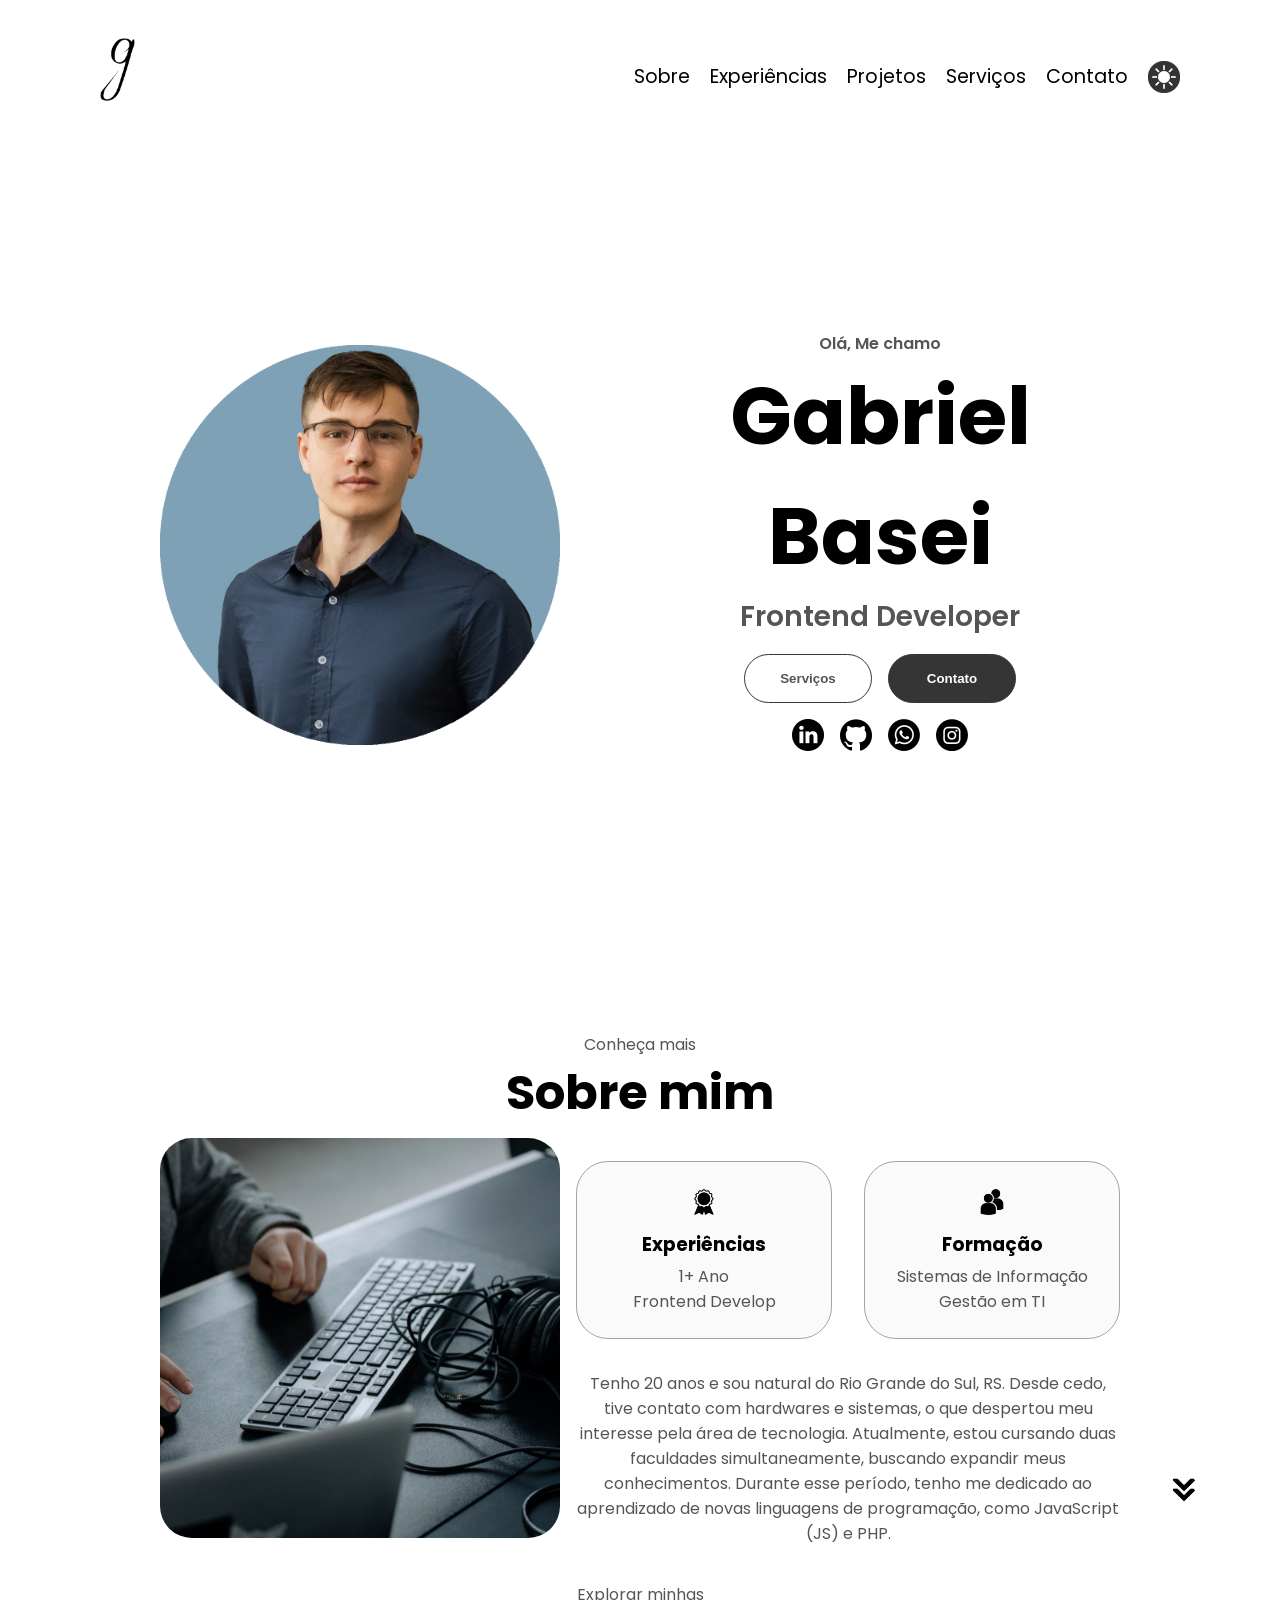
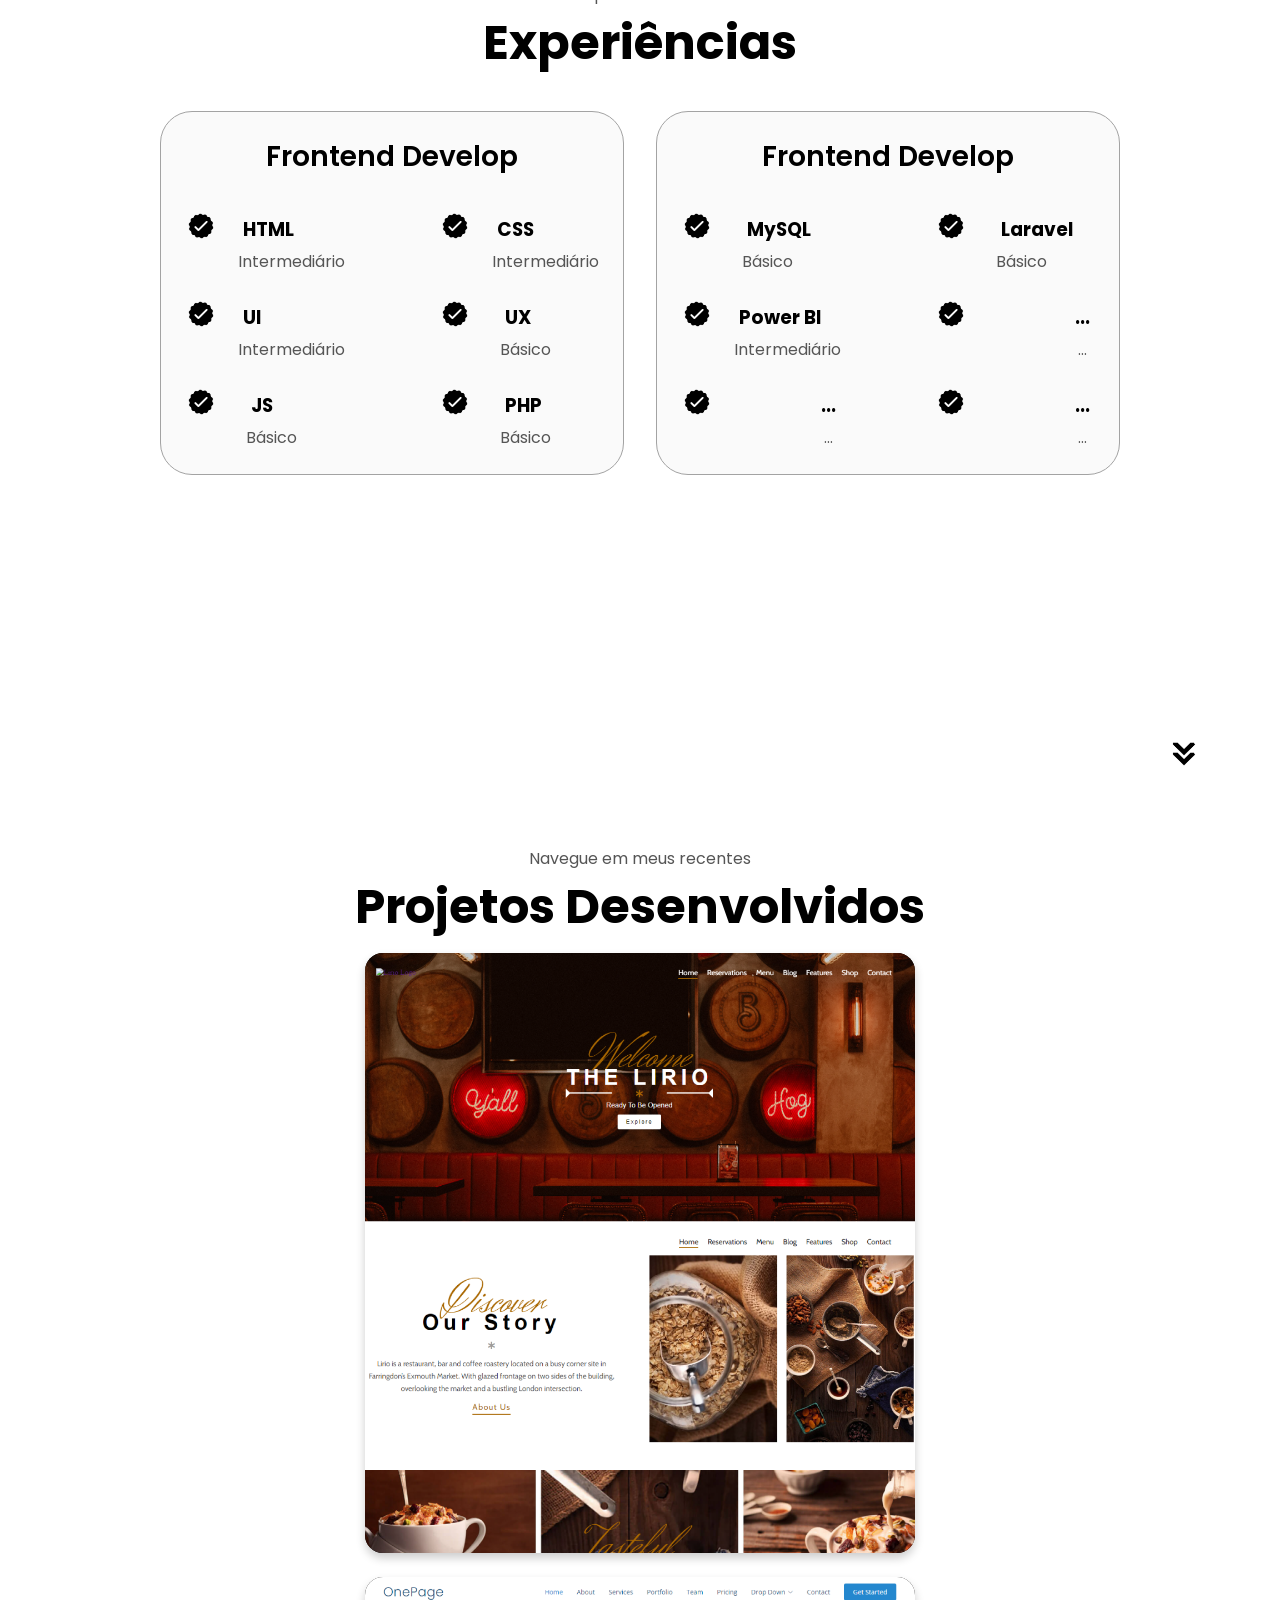
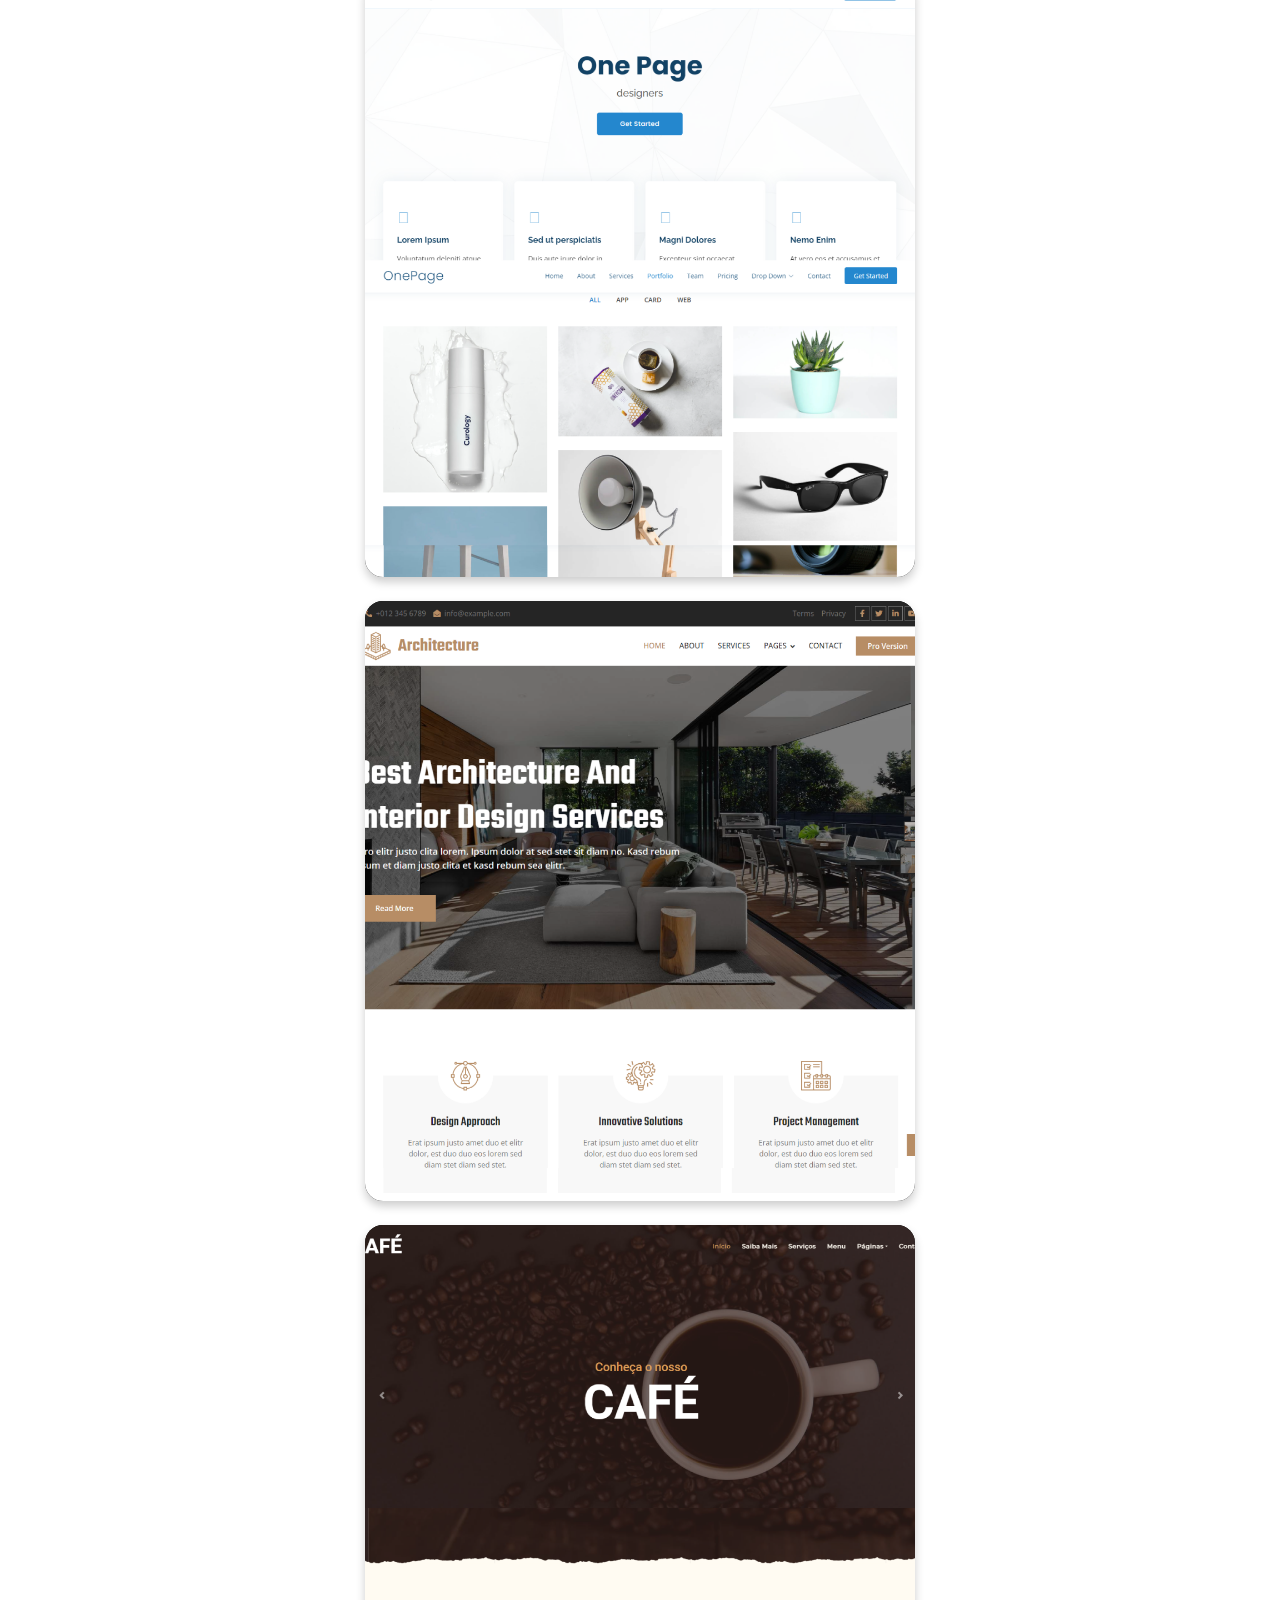
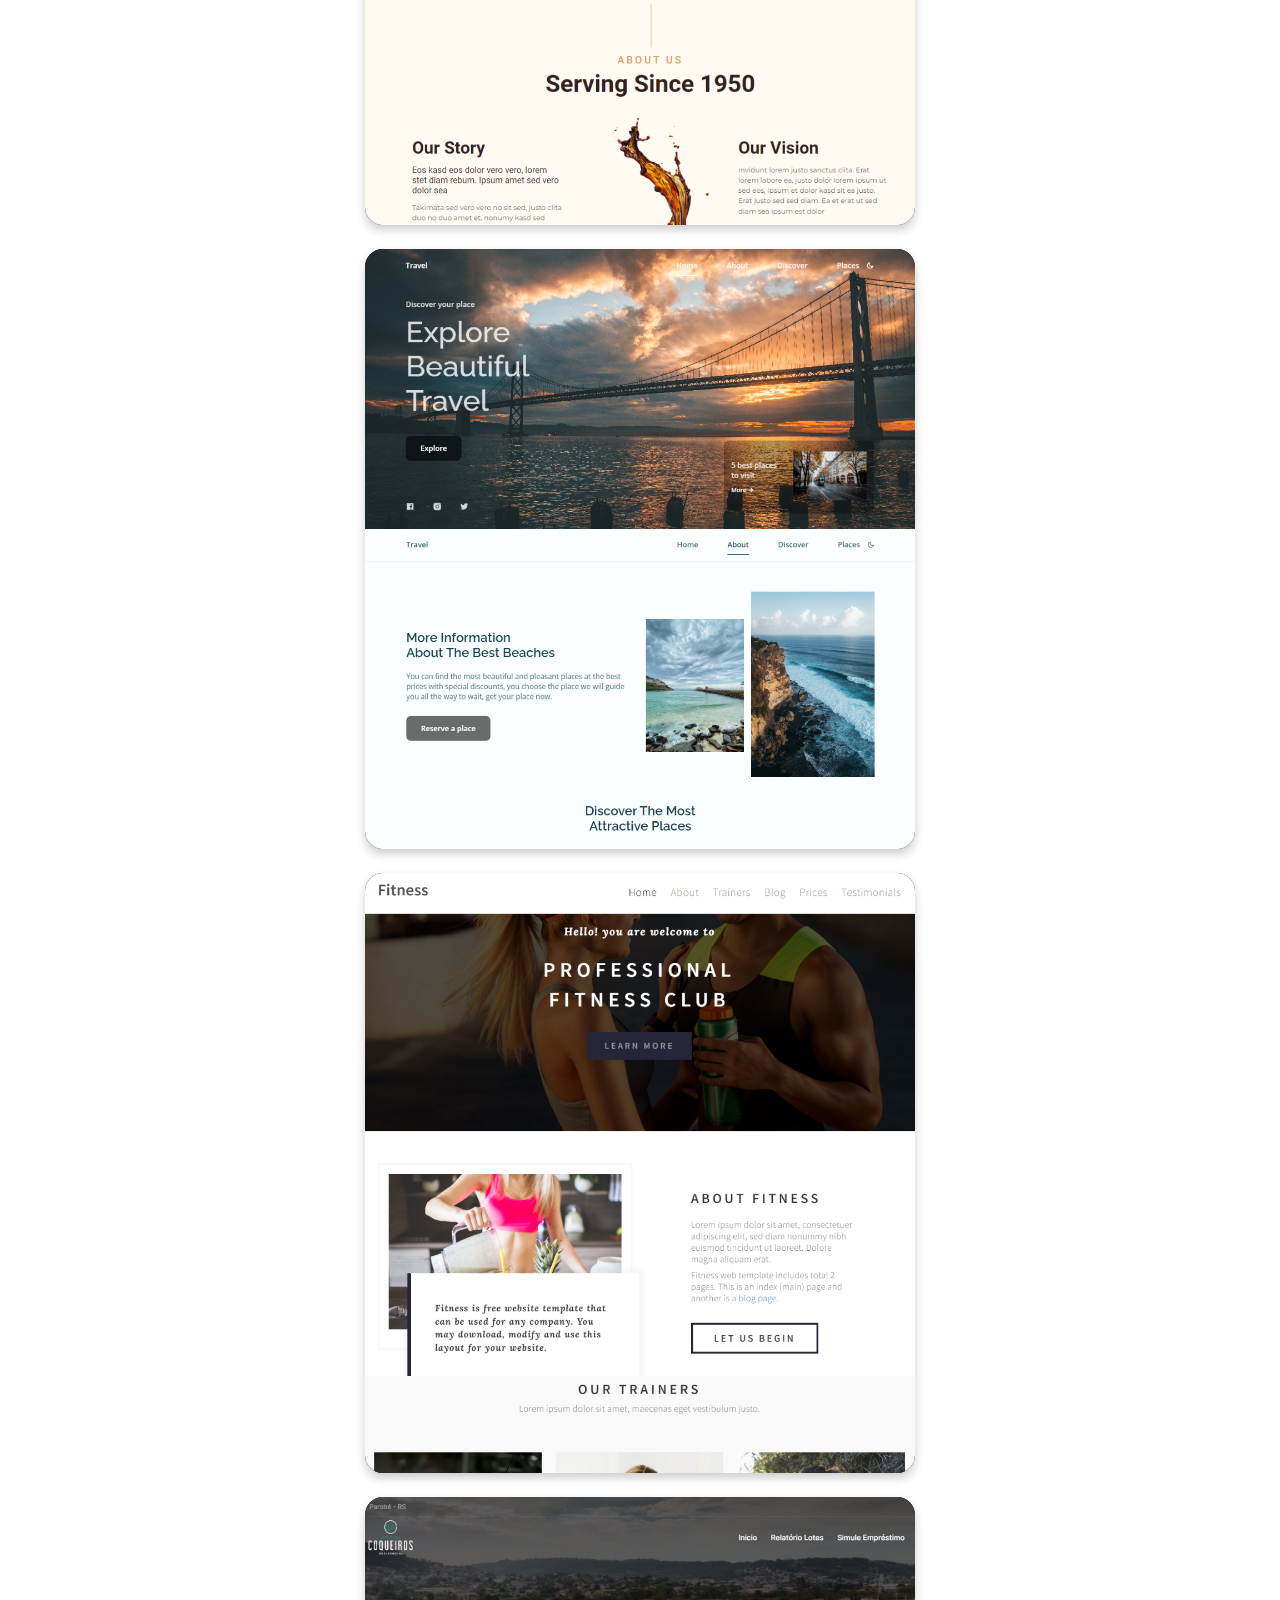
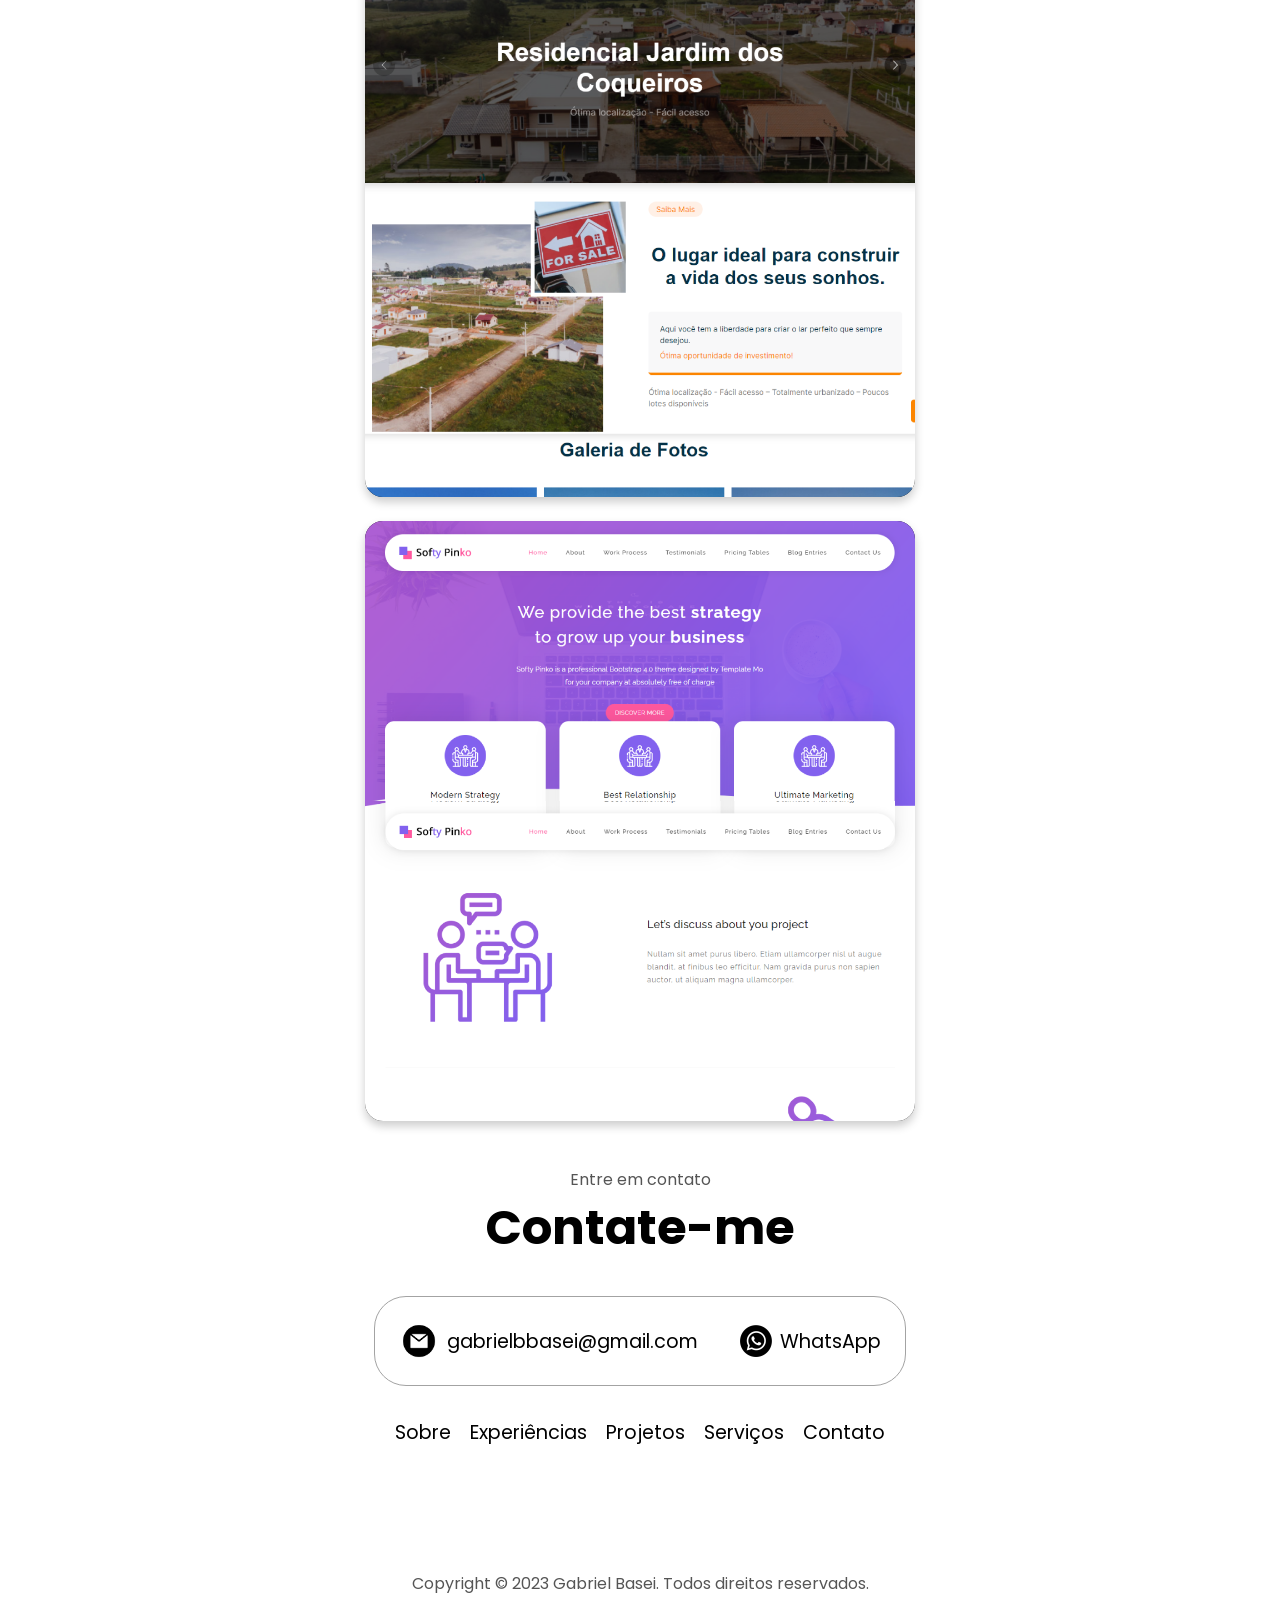
==== commit 6823c334: "V2.3" ====
--- a/index.html
+++ b/index.html
@@ -9,63 +9,37 @@
     <link rel="stylesheet" href="mediaqueries.css" />
     <link rel="icon" href="assets/g2.png">
   </head>
+
+
   <body>
-    <nav id="desktop-nav">
-      <!-- <div class="logo">Gabriel Basei</div> -->
-      <img
-      id=""
-      class="icon color-icon"
-      src="assets/g1.png"
-      src-light="assets/g1.png"
-      src-dark="assets/g2.png"
-      alt="Color them icon"
-    />
-      <div>
-        <ul class="nav-links">
-          <li><a href="#about">Sobre</a></li>
-          <li><a href="#experience">Experiências</a></li>
-          <li><a href="#projects">Projetos</a></li>
-          <li><a href="servicos.html">Serviços</a></li>
-          <li><a href="#contact">Contato</a></li>
-          <li>
+    <header>
+      <nav id="desktop-nav" class="navbar">
+        <div class="logo">
+          <img
+          id=""
+          class="icon2 color-icon"
+          src="assets/g1.png"
+          src-light="assets/g1.png"
+          src-dark="assets/g2.png"
+          alt="Color them icon"
+        /></div>
+      <ul class="nav-menu">
+          <li class="nav-item"><a href="#about">Sobre</a></li>
+          <li class="nav-item"><a href="#experience">Experiências</a></li>
+          <li class="nav-item"><a href="#projects">Projetos</a></li>
+          <li class="nav-item"><a href="servicos.html">Serviços</a></li>
+          <li class="nav-item"><a href="#contact">Contato</a></li>
             <img
-              id="modeToggle"
-              class="icon color-icon"
-              src="./assets/theme_light.png"
-              src-light="./assets/theme_light.png"
-              src-dark="./assets/theme_dark.png"
-              alt="Color them icon"
-            />
+              id="modeToggle" class="icon color-icon" src="./assets/theme_light.png" src-light="./assets/theme_light.png" src-dark="./assets/theme_dark.png" alt="Color them icon"/>
           </li>
         </ul>
-      </div>
+        <div class="hamburguer">
+            <span class="bar"></span>
+            <span class="bar"></span>
+            <span class="bar"></span>
+        </div>
     </nav>
-    <nav id="hamburger-nav">
-      <div class="logo">Gabriel</div>
-      <div class="hamburger-menu">
-        <div class="hamburger-icon" onclick="toggleMenu()">
-          <span></span>
-          <span></span>
-          <span></span>
-        </div>
-        <div class="menu-links">
-          <li><a href="#about" onclick="toggleMenu()">About</a></li>
-          <li><a href="#experience" onclick="toggleMenu()">Experience</a></li>
-          <li><a href="#projects" onclick="toggleMenu()">Projects</a></li>
-          <li><a href="#contact" onclick="toggleMenu()">Contact</a></li>
-          <li>
-            <img
-              id="modeToggle2"
-              class="icon color-icon"
-              src="./assets/theme_light.png"
-              src-light="./assets/theme_light.png"
-              src-dark="./assets/theme_dark.png"
-              alt="Color them icon"
-            />
-          </li>
-        </div>
-      </div>
-    </nav>
+
     <section id="profile">
       <div class="section__pic-container">
         <img src="./assets/eu.png" alt="Gabriel Basei" />
@@ -89,7 +63,7 @@
             <img src="./assets/linkedin_light.png" src-light="./assets/linkedin_light.png" src-dark="./assets/linkedin_dark.png" alt="Meu LinkedIn" class="icon linkedin-icon"/>
           </a>
 
-          <a target="_blank" href="https://github.com/GabrielBasei">
+          <a target="_blank" href="https://github.com">
           <img src="./assets/github_light.png"src-light="./assets/github_light.png"src-dark="./assets/github_dark.png"alt="Meu Github"class="icon github-icon"/>
           </a>
 
@@ -98,7 +72,7 @@
           </a>
           
           <a target="_blank" href="https://www.instagram.com/gabrielsbasei/">
-          <img src="./assets/insta_light.png" src-light="./assets/insta_light.png" src-dark="./assets/insta_dark.png" alt="Meu WhatsApp" class="icon linkedin-icon"/>
+          <img src="./assets/insta_light.png" src-light="./assets/insta_light.png" src-dark="./assets/insta_dark.png" alt="Meu Instagram" class="icon linkedin-icon"/>
           </a>
         </div>
       </div>
@@ -135,7 +109,7 @@
                 alt="Education icon"
                 class="icon"
               />
-              <h3>Educação</h3>
+              <h3>Formação</h3>
               <p>Sistemas de Informação<br />Gestão em TI</p>
             </div>
           </div>
@@ -211,35 +185,35 @@
                   class="icon"
                 />
                 <div>
-                  <h3>UX&nbsp;&nbsp;&nbsp;&nbsp;&nbsp;&nbsp;&nbsp;&nbsp;&nbsp;&nbsp;&nbsp;&nbsp;&nbsp;&nbsp;&nbsp;&nbsp;&nbsp;&nbsp;&nbsp;
+                  <h3>UX
                   </h3>
-                  <p>Básico</p>
-                </div>
-              </article>
-              <article>
-                <img
-                  src="./assets/checkmark_light.png"
-                  src-light="./assets/checkmark_light.png"
-                  src-dark="./assets/checkmark_dark.png"
-                  alt="Experience icon"
-                  class="icon"
-                />
-                <div>
-                  <h3>JavaScript</h3>
-                  <p>Básico</p>
-                </div>
-              </article>
-              <article>
-                <img
-                  src="./assets/checkmark_light.png"
-                  src-light="./assets/checkmark_light.png"
-                  src-dark="./assets/checkmark_dark.png"
-                  alt="Experience icon"
-                  class="icon"
-                />
-                <div>
-                  <h3>PHP&nbsp;&nbsp;&nbsp;&nbsp;&nbsp;&nbsp;&nbsp;&nbsp;&nbsp;&nbsp;&nbsp;&nbsp;&nbsp;&nbsp;&nbsp;&nbsp;&nbsp;&nbsp; </h3>
-                  <p>Básico</p>
+                  <p>Básico&nbsp;&nbsp;&nbsp;&nbsp;&nbsp;&nbsp;&nbsp;&nbsp;&nbsp;&nbsp;&nbsp;&nbsp;</p>
+                </div>
+              </article>
+              <article>
+                <img
+                  src="./assets/checkmark_light.png"
+                  src-light="./assets/checkmark_light.png"
+                  src-dark="./assets/checkmark_dark.png"
+                  alt="Experience icon"
+                  class="icon"
+                />
+                <div>
+                  <h3>JS</h3>
+                  <p>Básico&nbsp;&nbsp;&nbsp;&nbsp;&nbsp;&nbsp;&nbsp;&nbsp;&nbsp;&nbsp;&nbsp;&nbsp;</p>
+                </div>
+              </article>
+              <article>
+                <img
+                  src="./assets/checkmark_light.png"
+                  src-light="./assets/checkmark_light.png"
+                  src-dark="./assets/checkmark_dark.png"
+                  alt="Experience icon"
+                  class="icon"
+                />
+                <div>
+                  <h3>PHP</h3>
+                  <p>Básico&nbsp;&nbsp;&nbsp;&nbsp;&nbsp;&nbsp;&nbsp;&nbsp;&nbsp;&nbsp;&nbsp;&nbsp;</p>
                 </div>
               </article>
             </div>
@@ -257,7 +231,7 @@
                 />
                 <div>
                   <h3>MySQL</h3>
-                  <p>Básico</p>
+                  <p>Básico&nbsp;&nbsp;&nbsp;&nbsp;&nbsp;&nbsp;&nbsp;&nbsp;&nbsp;&nbsp;&nbsp;&nbsp;</p>
                 </div>
               </article>
               <article>
@@ -270,19 +244,32 @@
                 />
                 <div>
                   <h3>Laravel</h3>
-                  <p>Básico</p>
-                </div>
-              </article>
-              <article>
-                <img
-                  src="./assets/checkmark_light.png"
-                  src-light="./assets/checkmark_light.png"
-                  src-dark="./assets/checkmark_dark.png"
-                  alt="Experience icon"
-                  class="icon"
-                />
-                <div>
-                  <h3>...&nbsp;&nbsp;&nbsp;&nbsp;&nbsp;&nbsp;&nbsp;&nbsp;&nbsp;&nbsp;</h3>
+                  <p>Básico&nbsp;&nbsp;&nbsp;&nbsp;&nbsp;&nbsp;&nbsp;&nbsp;&nbsp;&nbsp;&nbsp;&nbsp;</p>
+                </div>
+              </article>
+              <article>
+                <img
+                  src="./assets/checkmark_light.png"
+                  src-light="./assets/checkmark_light.png"
+                  src-dark="./assets/checkmark_dark.png"
+                  alt="Experience icon"
+                  class="icon"
+                />
+                <div>
+                  <h3>Power BI</h3>
+                  <p>Intermediário</p>
+                </div>
+              </article>
+              <article>
+                <img
+                  src="./assets/checkmark_light.png"
+                  src-light="./assets/checkmark_light.png"
+                  src-dark="./assets/checkmark_dark.png"
+                  alt="Experience icon"
+                  class="icon"
+                />
+                <div>
+                  <h3>...</h3>
                   <p>...</p>
                 </div>
               </article>
@@ -295,7 +282,7 @@
                   class="icon"
                 />
                 <div>
-                  <h3>...&nbsp;&nbsp;&nbsp;&nbsp;&nbsp;&nbsp;&nbsp;&nbsp;&nbsp;&nbsp;</h3>
+                  <h3>...</h3>
                   <p>...</p>
                 </div>
               </article>
@@ -308,20 +295,7 @@
                   class="icon"
                 />
                 <div>
-                  <h3>...&nbsp;&nbsp;&nbsp;&nbsp;&nbsp;&nbsp;&nbsp;&nbsp;&nbsp;&nbsp;</h3>
-                  <p>...</p>
-                </div>
-              </article>
-              <article>
-                <img
-                  src="./assets/checkmark_light.png"
-                  src-light="./assets/checkmark_light.png"
-                  src-dark="./assets/checkmark_dark.png"
-                  alt="Experience icon"
-                  class="icon"
-                />
-                <div>
-                  <h3>...&nbsp;&nbsp;&nbsp;&nbsp;&nbsp;&nbsp;&nbsp;&nbsp;&nbsp;&nbsp;</h3>
+                  <h3>...</h3>
                   <p>...</p>
                 </div>
               </article>
@@ -341,127 +315,20 @@
     <section id="projects">
       <p class="section__text__p1">Navegue em meus recentes</p>
       <h1 class="title">Projetos Desenvolvidos</h1>
+
       <div class="experience-details-container">
-        <!-- <div class="about-containers">
-          <div class="details-container color-container">
-            <div class="article-container">
-              <img
-                src="assets/onepage.png"
-                alt="Project 3"
-                class="project-img"
-              />
-            </div>
-            <h2 class="experience-sub-title project-title">One Page</h2>
-            <div class="btn-container">
-              <button class="btn btn-color-2 project-btn" onclick="window.open('servicos.html#servicos', '_blank')">
-                Serviços
-              </button>
-
-              <a target="_blank" href="projetos/OnePage/OnePage/index.html"><button class="btn btn-color-2 project-btn">Olhar Projeto</button></a>
-            </div>
-          </div>
-          <div class="details-container color-container">
-            <div class="article-container">
-              <img
-                src="assets/project-1cafe.png"
-                alt="Project 1"
-                class="project-img"
-              />
-            </div>
-            <h2 class="experience-sub-title project-title">Loja Café</h2>
-            <div class="btn-container">
-              <button class="btn btn-color-2 project-btn" onclick="window.open('https://w.app/gM0pdI', '_blank')">
-                Adquira Agora
-              </button>
-
-              <a target="_blank" href="projetos/Coffee/coffee-shop-html-template/index.html"><button class="btn btn-color-2 project-btn">Olhar Projeto</button></a>
-
-            </div>
-          </div>
-          <div class="details-container color-container">
-            <div class="article-container">
-              <img
-                src="assets/ProjetoJardim.png"
-                alt="Project 2"
-                class="project-img"
-              />
-            </div>
-            <h2 class="experience-sub-title project-title">Jardim Coqueiros</h2>
-            <div class="btn-container">
-              <button class="btn btn-color-2 project-btn" onclick="window.open('https://w.app/gM0pdI', '_blank')">
-                Adquira Agora
-              </button>
-
-              <a target="_blank" href="projetos/JardimCoqueiros/index.html"><button class="btn btn-color-2 project-btn">Olhar Projeto</button></a>
-            </div>
-          </div>
-          <div class="details-container color-container">
-            <div class="article-container">
-              <img
-                src="assets/Architecture.png"
-                alt="Project 3"
-                class="project-img"
-              />
-            </div>
-            <h2 class="experience-sub-title project-title">Architecture</h2>
-            <div class="btn-container">
-              <button class="btn btn-color-2 project-btn" onclick="window.open('https://w.app/gM0pdI', '_blank')">
-                Adquira Agora
-              </button>
-
-              <a target="_blank" href="projetos/architecture/architecture/index.html"><button class="btn btn-color-2 project-btn">Olhar Projeto</button></a>
-            </div>
-          </div>
-          <div class="details-container color-container">
-            <div class="article-container">
-              <img
-                src="assets/Landing-Pink.png"
-                alt="Project 3"
-                class="project-img"
-              />
-            </div>
-            <h2 class="experience-sub-title project-title">Landing-Pink</h2>
-            <div class="btn-container">
-              <button class="btn btn-color-2 project-btn" onclick="window.open('https://w.app/gM0pdI', '_blank')">
-                Adquira Agora
-              </button>
-
-              <a target="_blank" href="projetos/Landing-Pink/Landing-Pink/index.html"><button class="btn btn-color-2 project-btn">Olhar Projeto</button></a>
-            </div>
-          </div>
-          <div class="details-container color-container">
-            <div class="article-container">
-              <img
-                src="assets/Fitness.png"
-                alt="Project 3"
-                class="project-img"
-              />
-            </div>
-            <h2 class="experience-sub-title project-title">Fitness</h2>
-            <div class="btn-container">
-              <button class="btn btn-color-2 project-btn" onclick="window.open('servicos.html#servicos', '_blank')">
-                Serviços
-              </button>
-              <a target="_blank" href="projetos/Fitness/Fitness/index.html"><button class="btn btn-color-2 project-btn">Olhar Projeto</button></a>
-            </div>
-          </div>
-        </div> -->
         <div class="wrapper">
           <div class="card">
-            <div class="poster"><img src="assets/ProjetoJardim.png" alt="Location Unknown"></div>
+            <div class="poster"><img src="assets/LIRIO.png" alt="Location Unknown"></div>
             <div class="details">
-              <h1>Jardim Coqueiros</h1>
+              <h1>Lirio Restaurant</h1>
               <h2></h2>
               <div class="rating">
-                <!-- <i class="fas fa-star"></i>
-                <i class="fas fa-star"></i>
-                <i class="fas fa-star"></i>
-                <i class="fas fa-star"></i>
-                <i class="far fa-star"></i> -->
                 <span></span>
               </div>
               <div class="tags">
-                <span class="tag">Portfólio</span>
+                <span class="tag">Site Institucional</span>
+                <span class="tag">Landing Page</span>
                 <!-- <span class="tag">Drama</span>
                 <span class="tag">Indie</span> -->
               </div>
@@ -471,9 +338,9 @@
 
               <div class="cast">
                 <div class="btn-container">
-                  <a href="servicos.html#contact"><button class="btn btn-color-2 project-btn">Adquira Agora</button></a>
+                  <a href="servicos.html#contact"><button class="btn btn-color-2 project-btnv2">Adquira Agora</button></a>
                   </button>
-                  <a target="_blank" href="projetos/JardimCoqueiros/index.html"><button class="btn btn-color-2 project-btn">Olhar Projeto</button></a>
+                  <a target="_blank" href="projetos/Lirio Restaurant/index.html"><button class="btn btn-color-2 project-btnv2">Olhar Projeto</button></a>
                 </div>
               </div>
             </div>
@@ -505,9 +372,9 @@
 
               <div class="cast">
                 <div class="btn-container">
-                  <a href="servicos.html#contact"><button class="btn btn-color-2 project-btn">Adquira Agora</button></a>
+                  <a href="servicos.html#contact"><button class="btn btn-color-2 project-btnv2">Adquira Agora</button></a>
                   </button>
-                  <a target="_blank" href="projetos/OnePage/OnePage/index.html"><button class="btn btn-color-2 project-btn">Olhar Projeto</button></a>
+                  <a target="_blank" href="projetos/OnePage/OnePage/index.html"><button class="btn btn-color-2 project-btnv2">Olhar Projeto</button></a>
                 </div>
               </div>
             </div>
@@ -539,9 +406,9 @@
 
       <div class="cast">
         <div class="btn-container">
-          <a href="servicos.html#contact"><button class="btn btn-color-2 project-btn">Adquira Agora</button></a>
-          </button>
-          <a target="_blank" href="projetos/architecture/architecture/index.html"><button class="btn btn-color-2 project-btn">Olhar Projeto</button></a>
+          <a href="servicos.html#contact"><button class="btn btn-color-2 project-btnv2">Adquira Agora</button></a>
+          </button>
+          <a target="_blank" href="projetos/architecture/architecture/index.html"><button class="btn btn-color-2 project-btnv2">Olhar Projeto</button></a>
         </div>
       </div>
     </div>
@@ -573,9 +440,37 @@
 
       <div class="cast">
         <div class="btn-container">
-          <a href="servicos.html#contact"><button class="btn btn-color-2 project-btn">Adquira Agora</button></a>
-          </button>
-          <a target="_blank" href="projetos/Coffee/coffee-shop-html-template/index.html"><button class="btn btn-color-2 project-btn">Olhar Projeto</button></a>
+          <a href="servicos.html#contact"><button class="btn btn-color-2 project-btnv2">Adquira Agora</button></a>
+          </button>
+          <a target="_blank" href="projetos/Coffee/coffee-shop-html-template/index.html"><button class="btn btn-color-2 project-btnv2">Olhar Projeto</button></a>
+        </div>
+      </div>
+    </div>
+  </div>
+
+  <!-- wuarto -->
+
+  <div class="card">
+    <div class="poster"><img src="assets/travel.png" alt="Location Unknown"></div>
+    <div class="details">
+      <h1>Travel</h1>
+      <h2></h2>
+      <div class="rating">
+        <span></span>
+      </div>
+      <div class="tags">
+        <span class="tag">Landing Page</span>
+        <span class="tag">Portfólio</span>
+      </div>
+      <p class="desc">
+        Observe o site em funcionamento no link a baixo.
+      </p>
+
+      <div class="cast">
+        <div class="btn-container">
+          <a href="servicos.html#contact"><button class="btn btn-color-2 project-btnv2">Adquira Agora</button></a>
+          </button>
+          <a target="_blank" href="projetos/Travel/responsive-travel-website-main/index.html"><button class="btn btn-color-2 project-btnv2">Olhar Projeto</button></a>
         </div>
       </div>
     </div>
@@ -607,15 +502,46 @@
 
       <div class="cast">
         <div class="btn-container">
-          <a href="servicos.html#contact"><button class="btn btn-color-2 project-btn">Adquira Agora</button></a>
-          </button>
-          <a target="_blank" href="projetos/Fitness/Fitness/index.html"><button class="btn btn-color-2 project-btn">Olhar Projeto</button></a>
+          <a href="servicos.html#contact"><button class="btn btn-color-2 project-btnv2">Adquira Agora</button></a>
+          </button>
+          <a target="_blank" href="projetos/Fitness/Fitness/index.html"><button class="btn btn-color-2 project-btnv2">Olhar Projeto</button></a>
         </div>
       </div>
     </div>
   </div>
 
   <!-- sexto -->
+  <div class="card">
+    <div class="poster"><img src="assets/ProjetoJardim.png" alt="Location Unknown"></div>
+    <div class="details">
+      <h1>Jardim Coqueiros</h1>
+      <h2></h2>
+      <div class="rating">
+        <!-- <i class="fas fa-star"></i>
+        <i class="fas fa-star"></i>
+        <i class="fas fa-star"></i>
+        <i class="fas fa-star"></i>
+        <i class="far fa-star"></i> -->
+        <span></span>
+      </div>
+      <div class="tags">
+        <span class="tag">Portfólio</span>
+        <!-- <span class="tag">Drama</span>
+        <span class="tag">Indie</span> -->
+      </div>
+      <p class="desc">
+        Observe o site em funcionamento no link a baixo.
+      </p>
+
+      <div class="cast">
+        <div class="btn-container">
+          <a href="servicos.html#contact"><button class="btn btn-color-2 project-btnv2">Adquira Agora</button></a>
+          </button>
+          <a target="_blank" href="projetos/JardimCoqueiros/index.html"><button class="btn btn-color-2 project-btnv2">Olhar Projeto</button></a>
+        </div>
+      </div>
+    </div>
+  </div>
 
   <div class="card">
     <div class="poster"><img src="assets/Landing-Pink.png" alt="Location Unknown"></div>
@@ -641,9 +567,9 @@
 
       <div class="cast">
         <div class="btn-container">
-          <a href="servicos.html#contact"><button class="btn btn-color-2 project-btn">Adquira Agora</button></a>
-          </button>
-          <a target="_blank" href="projetos/Landing-Pink/Landing-Pink/index.html"><button class="btn btn-color-2 project-btn">Olhar Projeto</button></a>
+          <a href="servicos.html#contact"><button class="btn btn-color-2 project-btnv2">Adquira Agora</button></a>
+          </button>
+          <a target="_blank" href="projetos/Landing-Pink/Landing-Pink/index.html"><button class="btn btn-color-2 project-btnv2">Olhar Projeto</button></a>
         </div>
       </div>
     </div>
@@ -665,7 +591,7 @@
             alt="Email icon"
             class="icon contact-icon email-icon"
           />
-          <p><a target="_blank" href="mailto:gabrielbbasei@gmail.com">gabrielbbasei@gmail.com</a></p>
+          <p><a target="_blank" href="mailto:gabrielbbasei@gmail.com">gabrielbbasei@gmail.com&nbsp;&nbsp;</a></p>
         </div>
         <div class="contact-info-container">
           <img
@@ -682,12 +608,12 @@
     <footer>
       <nav>
         <div class="nav-links-container">
-          <ul class="nav-links">
-            <li><a href="#about">Sobre</a></li>
-            <li><a href="#experience">Experiências</a></li>
-            <li><a href="#projects">Projetos</a></li>
-            <li><a href="servicos.html">Serviços</a></li>
-            <li><a href="#contact">Contato</a></li>
+          <ul class="nav-menu2">
+            <li class="nav-item"><a href="#about" class="nav-link">Sobre</a></li>
+            <li class="nav-item"><a href="#experience" class="nav-link">Experiências</a></li>
+            <li class="nav-item"><a href="#projects" class="nav-link">Projetos</a></li>
+            <li class="nav-item"><a href="servicos.html" class="nav-link">Serviços</a></li>
+            <li class="nav-item"><a href="#contact">Contato</a></li>
           </ul>
         </div>
       </nav>
--- a/style.css
+++ b/style.css
@@ -65,28 +65,9 @@
 
 /* DESKTOP NAV */
 
-nav,
-.nav-links {
-  display: flex;
-  align-items: center;
-}
-
 nav {
   justify-content: space-around;
   height: 17vh;
-}
-
-.nav-links {
-  gap: 2rem;
-  list-style: none;
-  font-size: 1.5rem;
-}
-
-nav li:last-child {
-  width: max-content;
-  display: flex;
-  margin: auto;
-  padding: 10px;
 }
 
 a {
@@ -119,84 +100,6 @@
 }
 
 /* HAMBURGER MENU */
-
-#hamburger-nav {
-  display: none;
-}
-
-.hamburger-menu {
-  position: relative;
-  display: inline-block;
-}
-
-.hamburger-icon {
-  display: flex;
-  flex-direction: column;
-  justify-content: space-between;
-  height: 24px;
-  width: 30px;
-  cursor: pointer;
-}
-
-.hamburger-icon span {
-  width: 100%;
-  height: 2px;
-  background-color: var(--secondary-color);
-  transition: all 0.3 ease-in-out;
-}
-
-.menu-links {
-  position: absolute;
-  top: 100%;
-  right: 0;
-  background-color: var(--primary-color);
-  width: fit-content;
-  max-height: 0;
-  overflow: hidden;
-  transition: all 0.3 ease-in-out;
-}
-
-.menu-links a {
-  display: block;
-  padding: 10px;
-  text-align: center;
-  font-size: 1.5rem;
-  color: var(--secondary-color);
-  text-decoration: none;
-  transition: all 0.3 ease-in-out;
-}
-
-.menu-links li {
-  list-style: none;
-}
-
-.menu-links.open {
-  max-height: 300px;
-}
-
-.hamburger-icon.open span:first-child {
-  transform: rotate(45deg) translate(10px, 5px);
-}
-
-.hamburger-icon.open span:nth-child(2) {
-  opacity: 0;
-}
-
-.hamburger-icon.open span:last-child {
-  transform: rotate(-45deg) translate(10px, -5px);
-}
-
-.hamburger-icon span:first-child {
-  transform: none;
-}
-
-.hamburger-icon span:first-child {
-  opacity: 1;
-}
-
-.hamburger-icon span:first-child {
-  transform: none;
-}
 
 /* SECTIONS */
 
@@ -241,6 +144,12 @@
   text-align: center;
 }
 
+.section__text__pcarro {
+  color: #f0f0f0;
+  margin-top: 20px;
+  text-align: center;
+}
+
 .section__text__p2 {
   font-size: 1.75rem;
   margin-bottom: 1rem;
@@ -258,6 +167,15 @@
   text-align: center;
 }
 
+@media (max-width:600px) {
+  .title2 {
+    color: var(--secondary-color);
+    font-size: 2rem;
+    text-align: center;
+    transition: 1s;
+  }
+}
+
 #socials-container {
   display: flex;
   justify-content: center;
@@ -270,6 +188,11 @@
 .icon {
   cursor: pointer;
   height: 2rem;
+}
+
+.icon2 {
+  cursor: pointer;
+  height: 4rem;
 }
 
 /* BUTTONS */
@@ -420,6 +343,10 @@
   cursor: default;
 }
 
+article .icon2 {
+  cursor: default;
+}
+
 /* PROJECTS SECTION */
 
 #projects {
@@ -445,6 +372,17 @@
 .project-btn {
   color: var(--secondary-color);
   border-color: var(--container-border);
+}
+
+.project-btnv2 {
+  color: white;
+  border-color: white;
+}
+
+.project-btnv2:hover {
+  color: white;
+  font-size: 12px;
+  border-color: white;
 }
 
 /* CONTACT */
@@ -487,6 +425,14 @@
   height: 2.5rem;
 }
 
+.contact-icon2 {
+  cursor: default;
+}
+
+.email-icon2 {
+  height: 2.5rem;
+}
+
 /* FOOTER SECTION */
 
 footer {
@@ -528,338 +474,17 @@
   display: flex;
 }
 
- /* servicos imagem carroseu */
-
- *, *:before, *:after {
-  box-sizing: border-box;
-  margin: 0;
-  padding: 0;
-}
-.cont {
-  position: relative;
-  overflow: hidden;
-  height: 100vh;
-  padding: 80px 70px;
-}
-.cont__inner {
-  position: relative;
-  height: 100%;
-}
-.cont__inner:hover .el__bg:after {
-  opacity: 1;
-}
-.el {
-  position: absolute;
-  left: 0;
-  top: 0;
-  width: 19.2%;
-  height: 100%;
-  background: #000000;
-  transition: transform 0.6s 0.7s, width 0.7s, opacity 0.6s 0.7s, z-index 0s 1.3s;
-  will-change: transform, width, opacity;
-}
-.el:not(.s--active) {
-  cursor: pointer;
-}
-.el__overflow {
-  overflow: hidden;
-  position: relative;
-  height: 100%;
-}
-.el__inner {
-  overflow: hidden;
-  position: relative;
-  height: 100%;
-  transition: transform 1s;
-}
-.cont.s--inactive .el__inner {
-  transform: translate3d(0, 100%, 0);
-}
-.el__bg {
-  position: relative;
-  width: calc(100vw - 140px);
-  height: 100%;
-  transition: transform 0.6s 0.7s;
-  will-change: transform;
-}
-.el__bg:before {
-  content:'';
-  position: absolute;
-  left: 0;
-  top: -5%;
-  width: 100%;
-  height: 110%;
-  background-size: cover;
-  background-position: center center;
-  transition: transform 1s;
-  transform: translate3d(0, 0, 0) scale(1);
-}
-
-.cont.s--inactive .el__bg:before {
-  transform: translate3d(0, -100%, 0) scale(1.2);
-}
-.el.s--active .el__bg:before {
-  transition: transform 0.8s;
-}
-.el__bg:after {
-  content: '';
-  z-index: 1;
-  position: absolute;
-  left: 0;
-  top: 0;
-  width: 100%;
-  height: 100%;
-  background: rgba(0, 0, 0, 0.3);
-  opacity: 0;
-  transition: opacity 0.5s;
-}
-.cont.s--el-active .el__bg:after {
-  transition: opacity 0.5s 1.4s;
-  opacity: 1 !important;
-}
-.el__preview-cont {
-  z-index: 2;
-  display: flex;
-  justify-content: center;
-  align-items: center;
-  position: absolute;
-  left: 0;
-  top: 0;
-  width: 100%;
-  height: 100%;
-  transition: all 0.3s 1.2s;
-}
-.cont.s--inactive .el__preview-cont {
-  opacity: 0;
-  transform: translateY(10px);
-}
-.cont.s--el-active .el__preview-cont {
-  opacity: 0;
-  transform: translateY(30px);
-  transition: all 0.5s;
-}
-.el__heading {
-  color: #fff;
-  text-transform: uppercase;
-  font-size: 18px;
-}
-.el__content {
-  z-index: -1;
-  position: absolute;
-  left: 0;
-  top: 0;
-  width: 100%;
-  height: 100%;
-  padding: 30px;
-  opacity: 0;
-  pointer-events: none;
-  transition: all 0.1s;
-}
-.el.s--active .el__content {
-  z-index: 2;
-  opacity: 1;
-  pointer-events: auto;
-  transition: all 0.5s 1.4s;
-}
-.el__text {
-  text-transform: uppercase;
-  font-size: 40px;
-  color: #fff;
-}
-.el__close-btn {
-  z-index: -1;
-  position: absolute;
-  right: 10px;
-  top: 10px;
-  width: 60px;
-  height: 60px;
-  opacity: 0;
-  pointer-events: none;
-  transition: all 0s 0.45s;
-  cursor: pointer;
-}
-.el.s--active .el__close-btn {
-  z-index: 5;
-  opacity: 1;
-  pointer-events: auto;
-  transition: all 0s 1.4s;
-}
-.el__close-btn:before, .el__close-btn:after {
-  content: '';
-  position: absolute;
-  left: 0;
-  top: 50%;
-  width: 100%;
-  height: 8px;
-  margin-top: -4px;
-  background: #fff;
-  opacity: 0;
-  transition: opacity 0s;
-}
-.el.s--active .el__close-btn:before, .el.s--active .el__close-btn:after {
-  opacity: 1;
-}
-.el__close-btn:before {
-  transform: rotate(45deg) translateX(100%);
-}
-.el.s--active .el__close-btn:before {
-  transition: all 0.3s 1.4s cubic-bezier(0.72, 0.09, 0.32, 1.57);
-  transform: rotate(45deg) translateX(0);
-}
-.el__close-btn:after {
-  transform: rotate(-45deg) translateX(100%);
-}
-.el.s--active .el__close-btn:after {
-  transition: all 0.3s 1.55s cubic-bezier(0.72, 0.09, 0.32, 1.57);
-  transform: rotate(-45deg) translateX(0);
-}
-
-.el:hover .el__bg:before {
-  transform: translate3d(0, 0, 0) scale(1.1);
-}
-
-.cont.s--el-active .el:nth-child(1):not(.s--active) {
-  transform: scale(0.5) translate3d(0%, 0, 0);
-  opacity: 0;
-  transition: transform 0.95s, opacity 0.95s;
-}
-.el:nth-child(1) .el__inner {
-  transition-delay: 0s;
-}
-.el:nth-child(1) .el__bg {
-  transform: translate3d(0%, 0, 0);
-}
-.el:nth-child(1) .el__bg:before {
-  transition-delay: 0s;
-  background-image: url('https://images.unsplash.com/photo-1542332213-9b5a5a3fad35?ixlib=rb-1.2.1&ixid=MnwxMjA3fDB8MHxwaG90by1wYWdlfHx8fGVufDB8fHx8&auto=format&fit=crop&w=2070&q=80');
-}
-.el:nth-child(2) {
-  transform: translate3d(105.2083333333%, 0, 0);
-  transform-origin: 155.2083333333% 50%;
-}
-.cont.s--el-active .el:nth-child(2):not(.s--active) {
-  transform: scale(0.5) translate3d(105.2083333333%, 0, 0);
-  opacity: 0;
-  transition: transform 0.95s, opacity 0.95s;
-}
-.el:nth-child(2) .el__inner {
-  transition-delay: 0.1s;
-}
-.el:nth-child(2) .el__bg {
-  transform: translate3d(-19.2%, 0, 0);
-}
-.el:nth-child(2) .el__bg:before {
-  transition-delay: 0.1s;
-  background-image: url('https://images.unsplash.com/photo-1655319492860-9efedabbea98?ixlib=rb-1.2.1&ixid=MnwxMjA3fDB8MHxwaG90by1wYWdlfHx8fGVufDB8fHx8&auto=format&fit=crop&w=1332&q=80');
-}
-.el:nth-child(3) {
-  transform: translate3d(210.4166666667%, 0, 0);
-  transform-origin: 260.4166666667% 50%;
-}
-.cont.s--el-active .el:nth-child(3):not(.s--active) {
-  transform: scale(0.5) translate3d(210.4166666667%, 0, 0);
-  opacity: 0;
-  transition: transform 0.95s, opacity 0.95s;
-}
-.el:nth-child(3) .el__inner {
-  transition-delay: 0.2s;
-}
-.el:nth-child(3) .el__bg {
-  transform: translate3d(-38.4%, 0, 0);
-}
-.el:nth-child(3) .el__bg:before {
-  transition-delay: 0.2s;
-  background-image: url('https://images.unsplash.com/photo-1505852679233-d9fd70aff56d?ixlib=rb-1.2.1&ixid=MnwxMjA3fDB8MHxwaG90by1wYWdlfHx8fGVufDB8fHx8&auto=format&fit=crop&w=2070&q=80');
-}
-.el:nth-child(4) {
-  transform: translate3d(315.625%, 0, 0);
-  transform-origin: 365.625% 50%;
-}
-.cont.s--el-active .el:nth-child(4):not(.s--active) {
-  transform: scale(0.5) translate3d(315.625%, 0, 0);
-  opacity: 0;
-  transition: transform 0.95s, opacity 0.95s;
-}
-.el:nth-child(4) .el__inner {
-  transition-delay: 0.3s;
-}
-.el:nth-child(4) .el__bg {
-  transform: translate3d(-57.6%, 0, 0);
-}
-.el:nth-child(4) .el__bg:before {
-  transition-delay: 0.3s;
-  background-image: url('https://images.unsplash.com/photo-1542640244-7e672d6cef4e?ixlib=rb-1.2.1&ixid=MnwxMjA3fDB8MHxwaG90by1wYWdlfHx8fGVufDB8fHx8&auto=format&fit=crop&w=2070&q=80');
-}
-.el:nth-child(5) {
-  transform: translate3d(420.8333333333%, 0, 0);
-  transform-origin: 470.8333333333% 50%;
-}
-.cont.s--el-active .el:nth-child(5):not(.s--active) {
-  transform: scale(0.5) translate3d(420.8333333333%, 0, 0);
-  opacity: 0;
-  transition: transform 0.95s, opacity 0.95s;
-}
-.el:nth-child(5) .el__inner {
-  transition-delay: 0.4s;
-}
-.el:nth-child(5) .el__bg {
-  transform: translate3d(-76.8%, 0, 0);
-}
-.el:nth-child(5) .el__bg:before {
-  transition-delay: 0.4s;
-  background-image: url('https://images.unsplash.com/photo-1543310465-f4d3ca5a2a25?ixlib=rb-1.2.1&ixid=MnwxMjA3fDB8MHxwaG90by1wYWdlfHx8fGVufDB8fHx8&auto=format&fit=crop&w=2071&q=80');
-}
-.el:hover .el__bg:after {
-  opacity: 0;
-}
-.el.s--active {
-  z-index: 1;
-  width: 100%;
-  transform: translate3d(0, 0, 0);
-  transition: transform 0.6s, width 0.7s 0.7s, z-index 0s;
-}
-.el.s--active .el__bg {
-  transform: translate3d(0, 0, 0);
-  transition: transform 0.6s;
-}
-.el.s--active .el__bg:before {
-  transition-delay: 0.6s;
-  transform: scale(1.1);
-}
-.icon-link {
-  position: absolute;
-  left: 5px;
-  bottom: 5px;
-  width: 32px;
-}
-.icon-link img {
-  width: 100%;
-  vertical-align: top;
-}
-.icon-link--twitter {
-  left: auto;
-  right: 5px;
-}
-
-
-
-
-
 * {
     margin: 0;
     padding: 0;
     box-sizing: border-box;
 }
 
-body {
-
-}
-
 .wrapper {
     position: relative;
     width: 100%;
     height: 100%;
-    padding: 20px;
+    padding: 10px;
     display: flex;
     align-content: center;
     justify-content: center;
@@ -869,12 +494,22 @@
 
 .card {
     position: relative;
-    width: 450px;
-    height: 500px;
+    width: 550px;
+    height: 600px;
     background: #000;
     border-radius: 18px;
     overflow: hidden;
     box-shadow: 0 5px 10px rgba(0, 0, 0, .2);
+}
+
+.card2 {
+  position: relative;
+  width: 700px;
+  height: 690px;
+  background: #000;
+  border-radius: 18px;
+  overflow: hidden;
+  box-shadow: 0 5px 10px rgba(0, 0, 0, .2);
 }
 
 .poster {
@@ -901,6 +536,10 @@
     bottom: 0;
 }
 
+.card2:hover .poster::before {
+  bottom: 0;
+}
+
 .poster img {
     position: absolute;
     top: 0;
@@ -915,8 +554,13 @@
     transform: scale(1.1);
 }
 
+.card2:hover .poster img {
+  transform: scale(1.1);
+}
+
 .details {
     position: absolute;
+    text-align: center;
     bottom: -100%;
     left: 0;
     width: 100%;
@@ -934,6 +578,10 @@
     bottom: 0;
 }
 
+.card2:hover .details {
+  bottom: 0;
+}
+
 .details h1,
 .details h2 {
     font-weight: 700;
@@ -967,13 +615,23 @@
 }
 
 .details .tags {
-    display: flex;
+
     gap: .375em;
     margin-bottom: .875em;
-    font-size: .85em;
+  
+}
+
+.tag {
+  display: flex;
+  align-items: center;
+  justify-content: center;
+  text-align: center;
+  width: 100%;
+  margin: 5px;
 }
 
 .details .tags span {
+    display: flex;
     padding: .35rem .65rem;
     color: #fff;
     border: 1.5px solid rgba(255 255 255 / 0.4);
@@ -1013,3 +671,106 @@
     width: 100%;
     height: 100%;
 }
+
+
+
+
+/* NOVA NAVBAR HAMBU */
+
+
+
+*{
+    margin: 0;
+    padding: 0;
+    box-sizing: border-box;
+}
+/* header{
+    background-color: #000000;
+} */
+li{
+    list-style: none;
+}
+
+.navbar{
+    min-height: 70px;
+    display: flex;
+    align-items: center;
+    justify-content: space-between;
+    padding: 0 100px;
+}
+.logo{
+    font-size: 2rem;
+    font-weight: bold;
+}
+.nav-menu{
+    display: flex;
+    justify-content: center;
+    align-items: center;
+    gap: 20px;
+}
+.nav-link{
+    transition: 0.5s ease;
+}
+/* .nav-link:hover{
+    color: #ffffff;
+} */
+.hamburguer{
+    display: none;
+    cursor: pointer;
+}
+.bar{
+    display: block;
+    width: 28px;
+    height: 3px;
+    border-radius: 2px;
+    margin: 5px auto;
+    background-color: var(--secondary-color);
+    transition: all 0.3s ease-in-out;
+}
+@media (max-width:1000px){
+   .hamburguer{
+       display: block;
+   }
+   .hamburguer.active .bar:nth-child(2){
+       opacity: 0;
+   }
+   .hamburguer.active .bar:nth-child(1){
+    transform: translateY(8px) rotate(45deg);
+    }
+    .hamburguer.active .bar:nth-child(3){
+        transform: translateY(-8px) rotate(-45deg);
+    }
+    .nav-menu{
+        position: absolute;
+        left: -100%;
+        padding: 10px;
+        top: 100px;
+        gap: 0;
+        border-radius: 0px 0px 20px 20px;
+        /* background-color: #000000; */
+        background: var(--background-color);
+        text-align: center;
+        flex-direction: column;
+        width: 100%;
+        transition: 0.3s;
+    }
+    .nav-item{
+        margin: 10px 0;
+    }
+    .nav-menu.active{
+        left: 0;
+    }
+  }
+
+
+.nav-menu2{
+  display: flex;
+  text-align: center;
+  flex-wrap: wrap;
+  gap: 1.2rem;
+  justify-content: center;
+}
+
+
+
+
--- a/mediaqueries.css
+++ b/mediaqueries.css
@@ -13,12 +13,6 @@
 }
 
 @media screen and (max-width: 1200px) {
-  #desktop-nav {
-    display: none;
-  }
-  #hamburger-nav {
-    display: flex;
-  }
   #experience,
   .experience-details-container {
     margin-top: 2rem;
@@ -38,9 +32,12 @@
     margin: 0 5%;
   }
   .section__pic-container {
-    width: 275px;
-    height: 275px;
-    margin: 0 auto 1rem;
+    display: flex;
+    justify-content: center;
+    min-height: 300px;
+    width: 100%;
+    height: 300px;
+    margin:1rem;
   }
   .about-containers {
     margin-top: 0;
@@ -58,6 +55,7 @@
   }
   article {
     font-size: 1rem;
+    justify-content: flex-start;
   }
   footer nav {
     height: fit-content;
@@ -67,25 +65,20 @@
   .contact-info-upper-container,
   .btn-container {
     flex-wrap: wrap;
+    padding: 15px;
   }
   .contact-info-container {
     margin: 0;
   }
   .contact-info-container p,
-  .nav-links li a {
-    font-size: 1rem;
-  }
+
   .experience-sub-title {
     font-size: 1.25rem;
   }
   .logo {
     font-size: 1.5rem;
   }
-  .nav-links {
-    flex-direction: column;
-    gap: 0.5rem;
-    text-align: center;
-  }
+
   .section__pic-container {
     width: auto;
     height: 46vw;
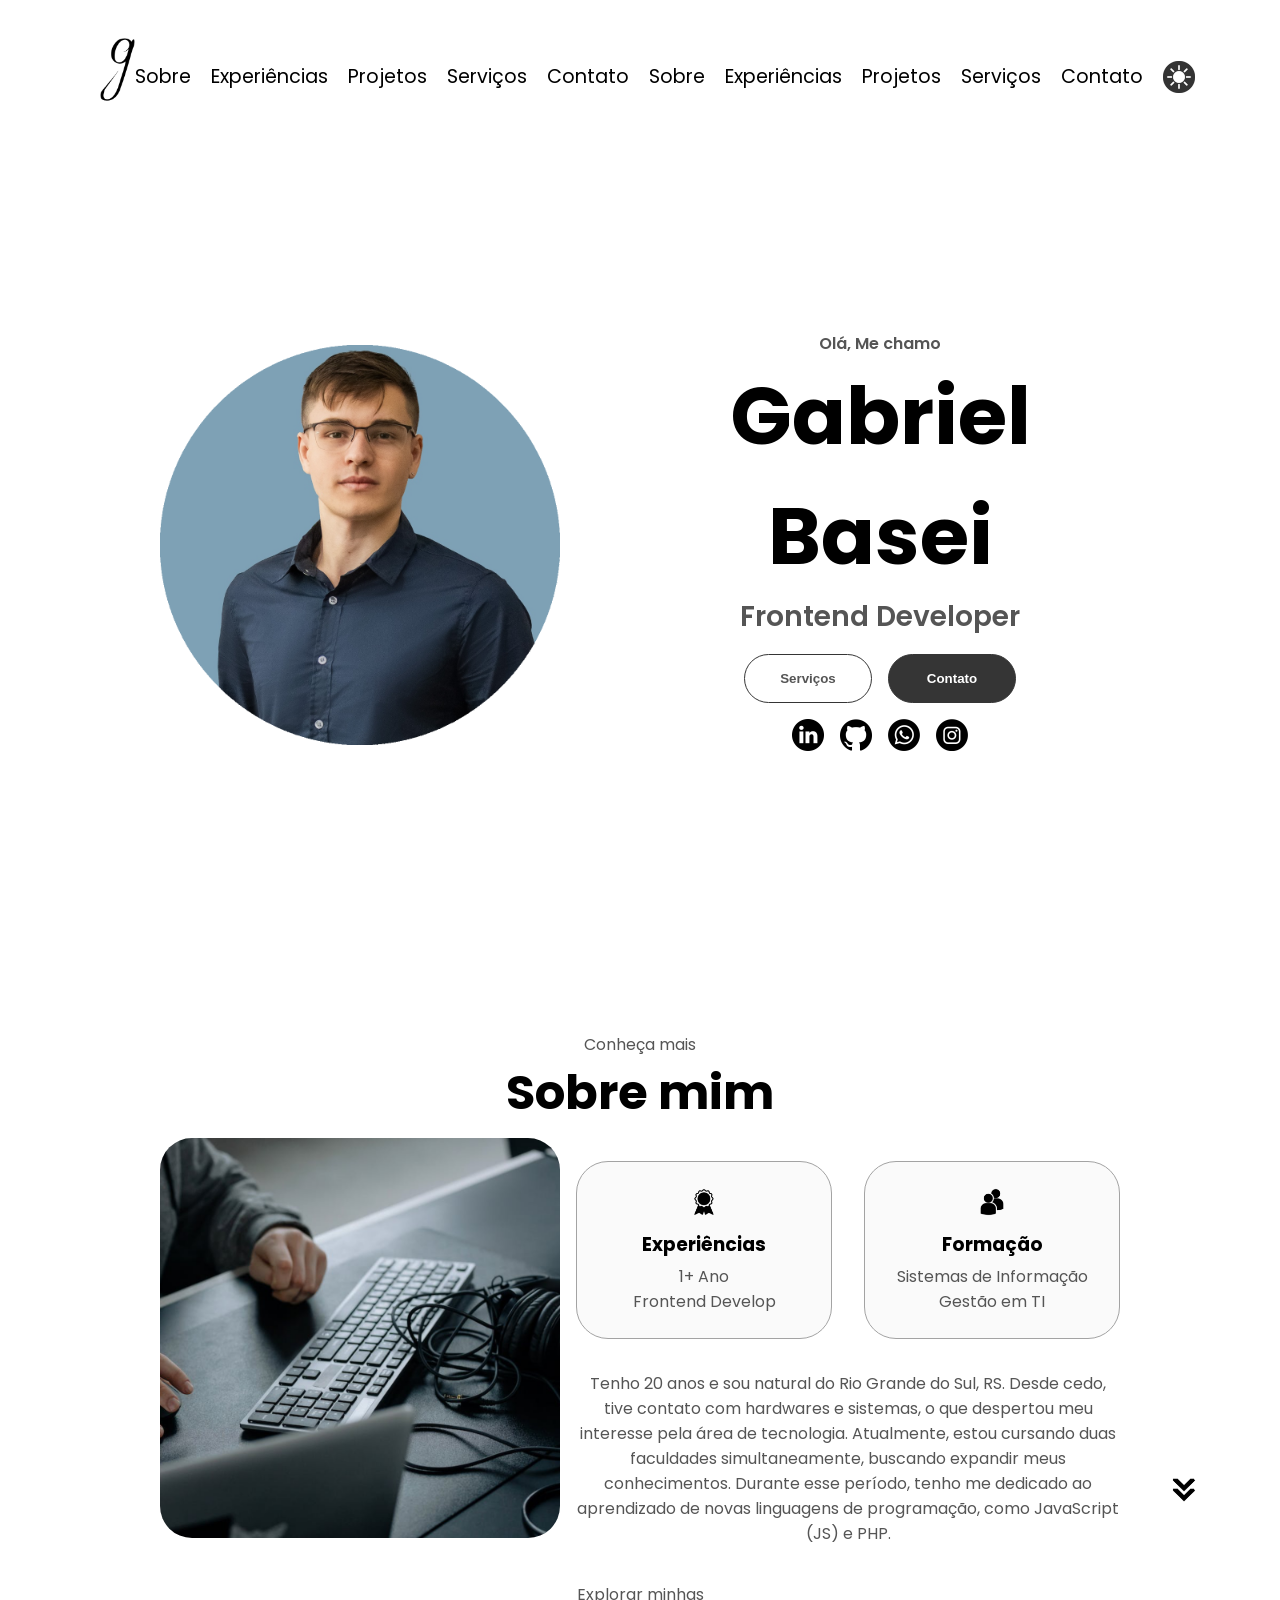
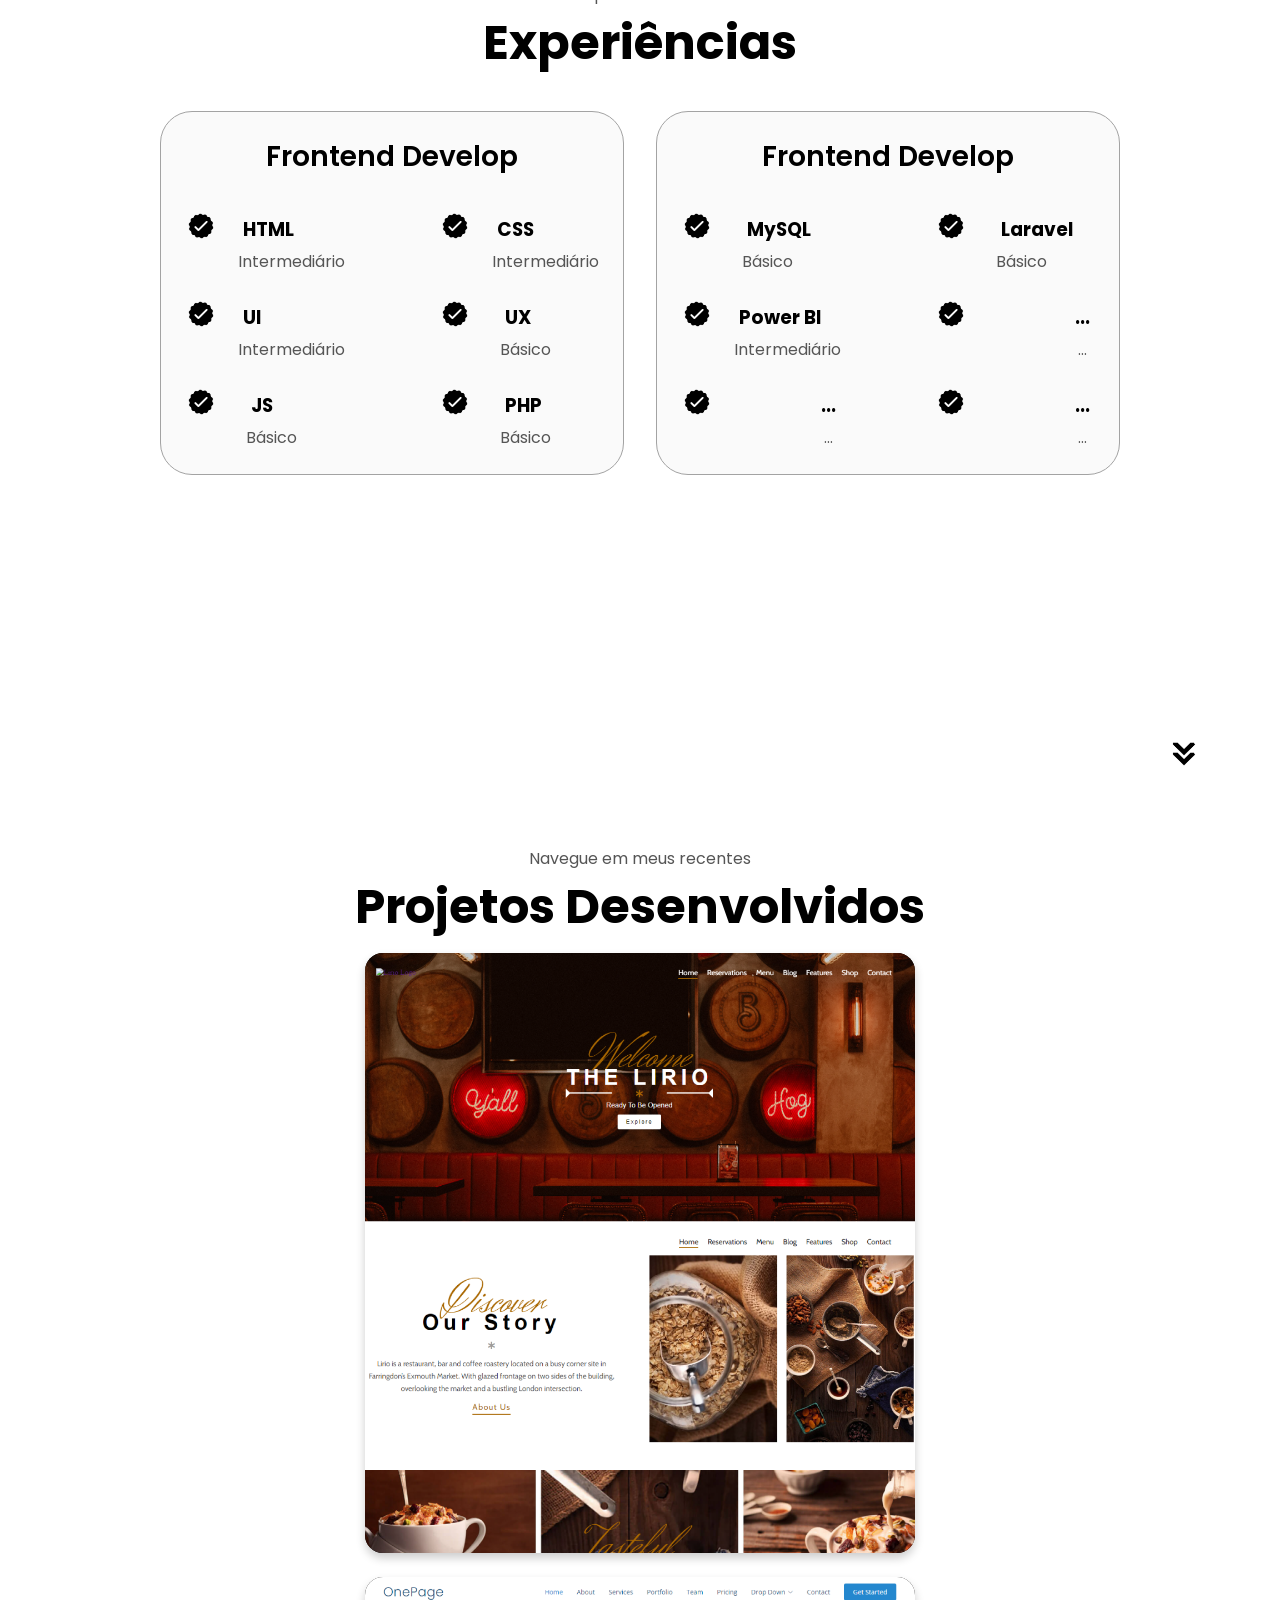
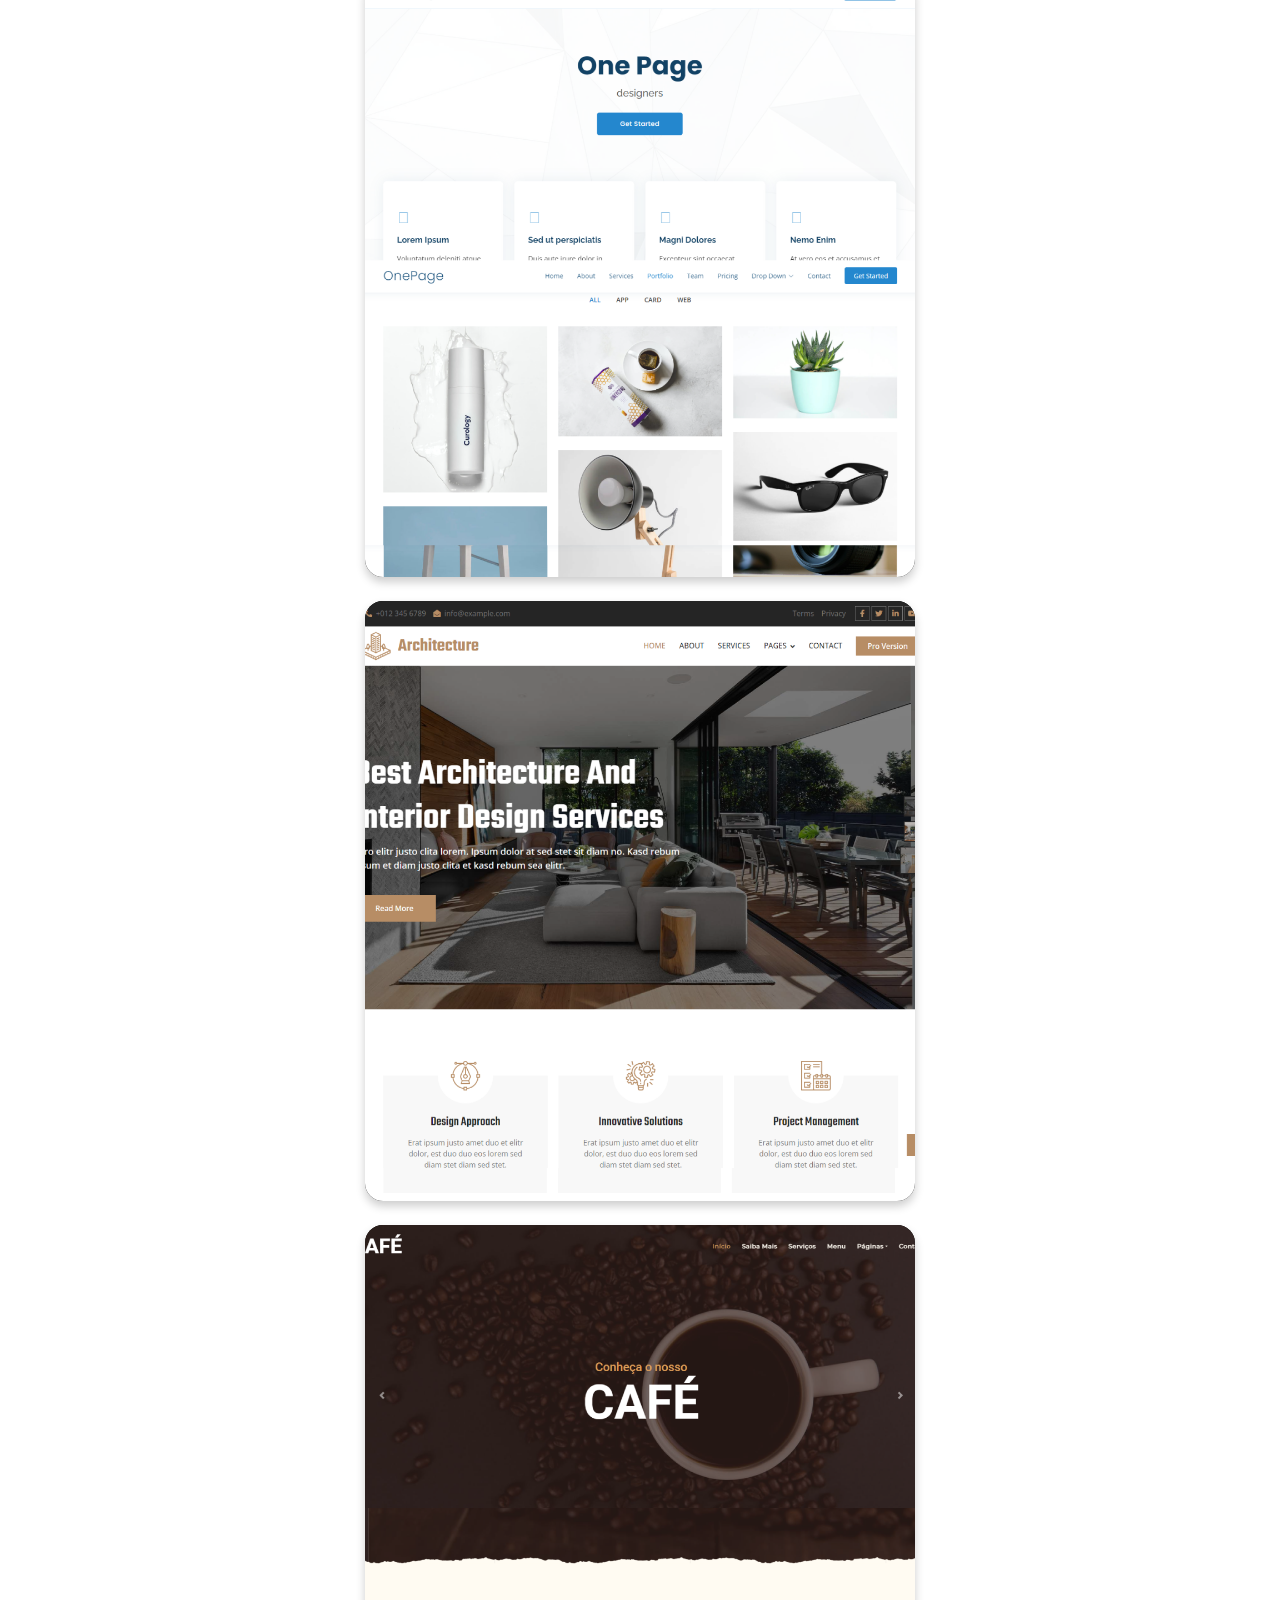
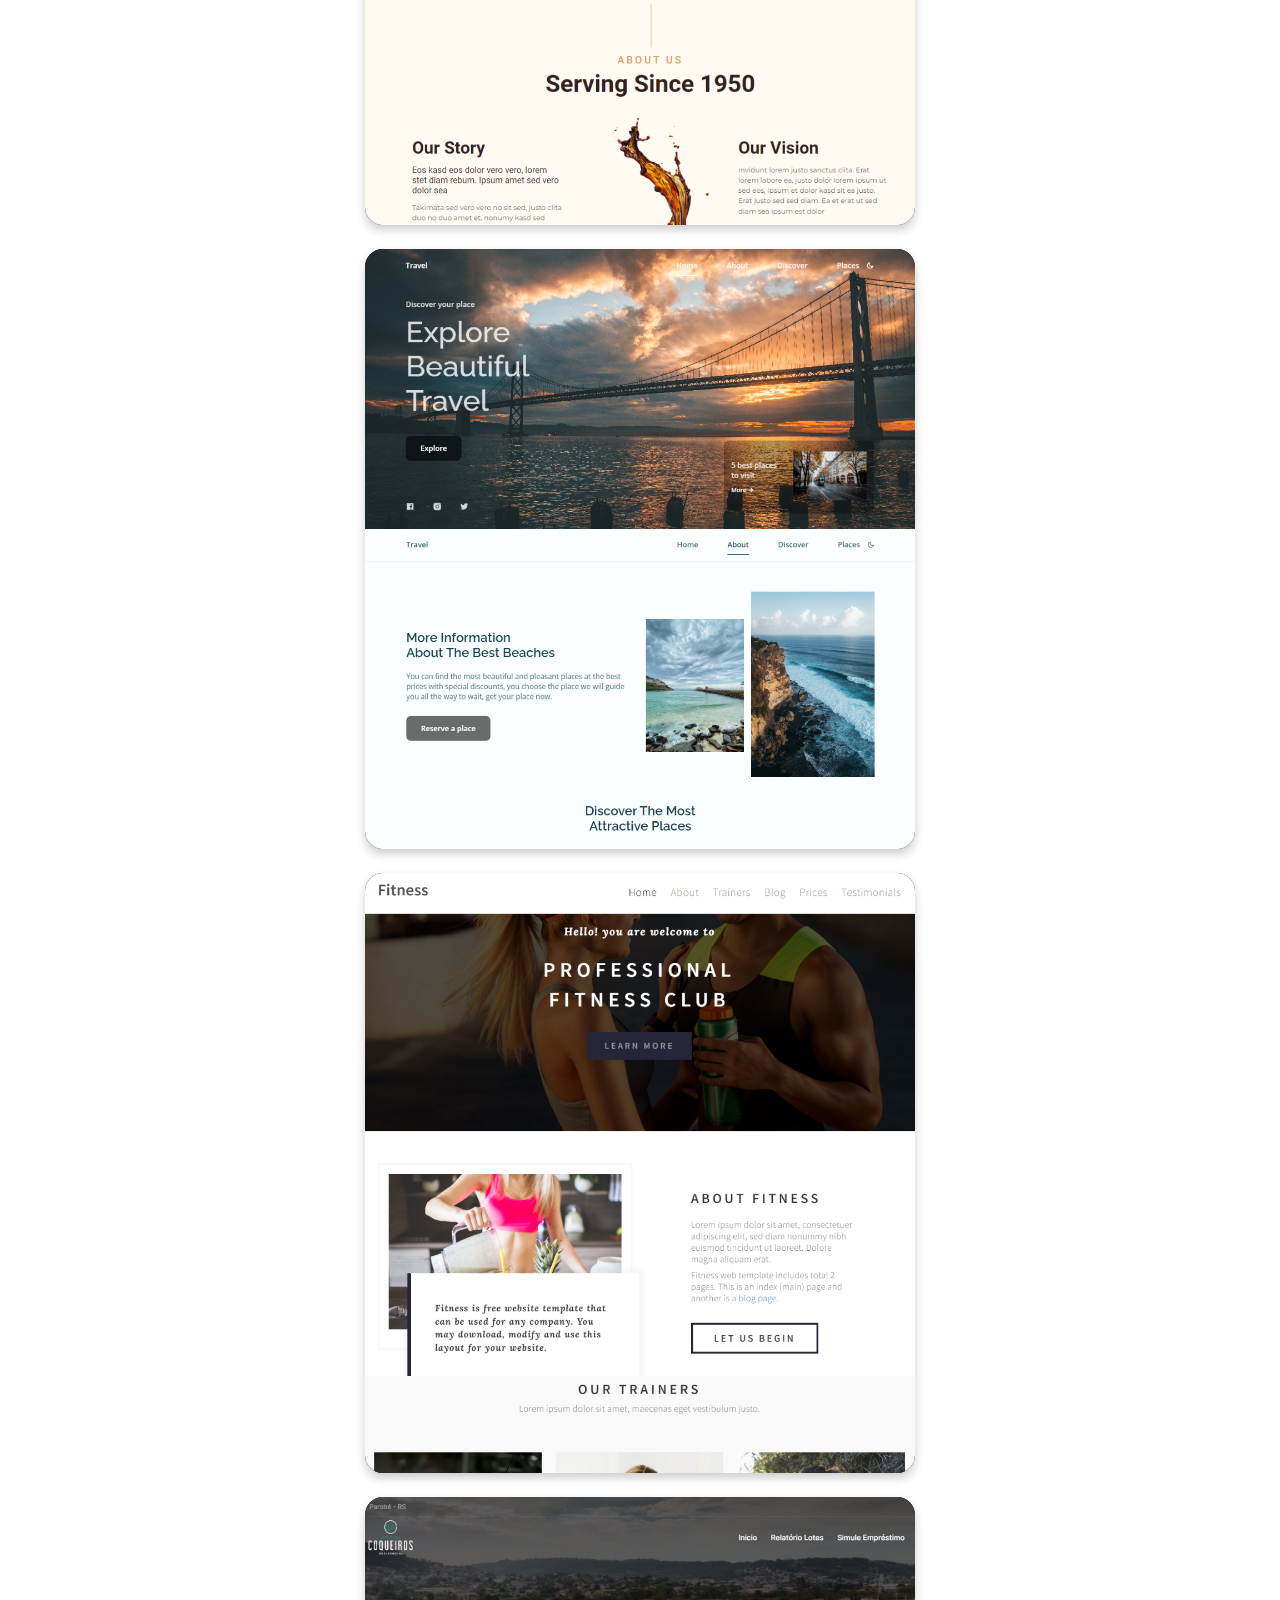
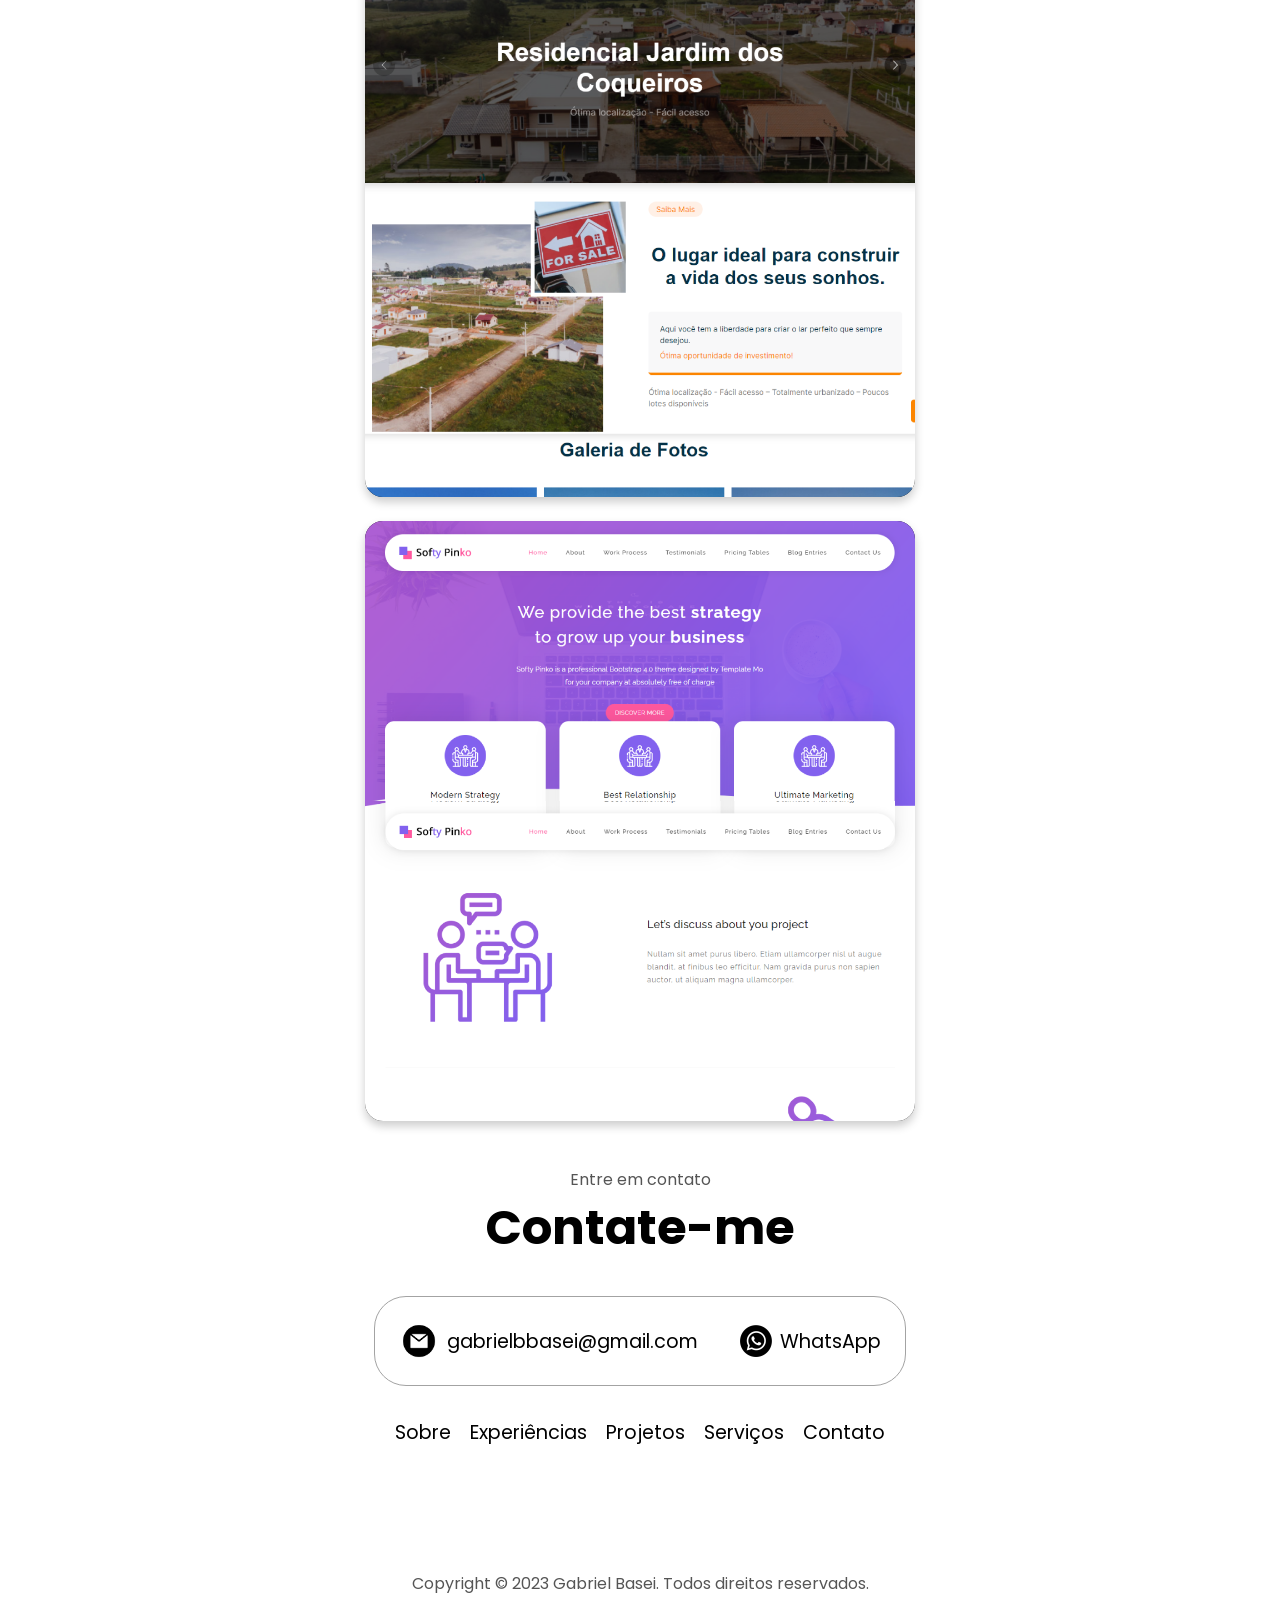
==== commit 40f403f8: "V2.4.1" ====
--- a/index.html
+++ b/index.html
@@ -29,6 +29,11 @@
           <li class="nav-item"><a href="#projects">Projetos</a></li>
           <li class="nav-item"><a href="servicos.html">Serviços</a></li>
           <li class="nav-item"><a href="#contact">Contato</a></li>
+          <li class="nav-item"><a href="#about" class="nav-link">Sobre</a></li>
+          <li class="nav-item"><a href="#experience" class="nav-link">Experiências</a></li>
+          <li class="nav-item"><a href="#projects" class="nav-link">Projetos</a></li>
+          <li class="nav-item"><a href="servicos.html" class="nav-link">Serviços</a></li>
+          <li class="nav-item"><a href="#contact" class="nav-link">Contato</a></li>
             <img
               id="modeToggle" class="icon color-icon" src="./assets/theme_light.png" src-light="./assets/theme_light.png" src-dark="./assets/theme_dark.png" alt="Color them icon"/>
           </li>
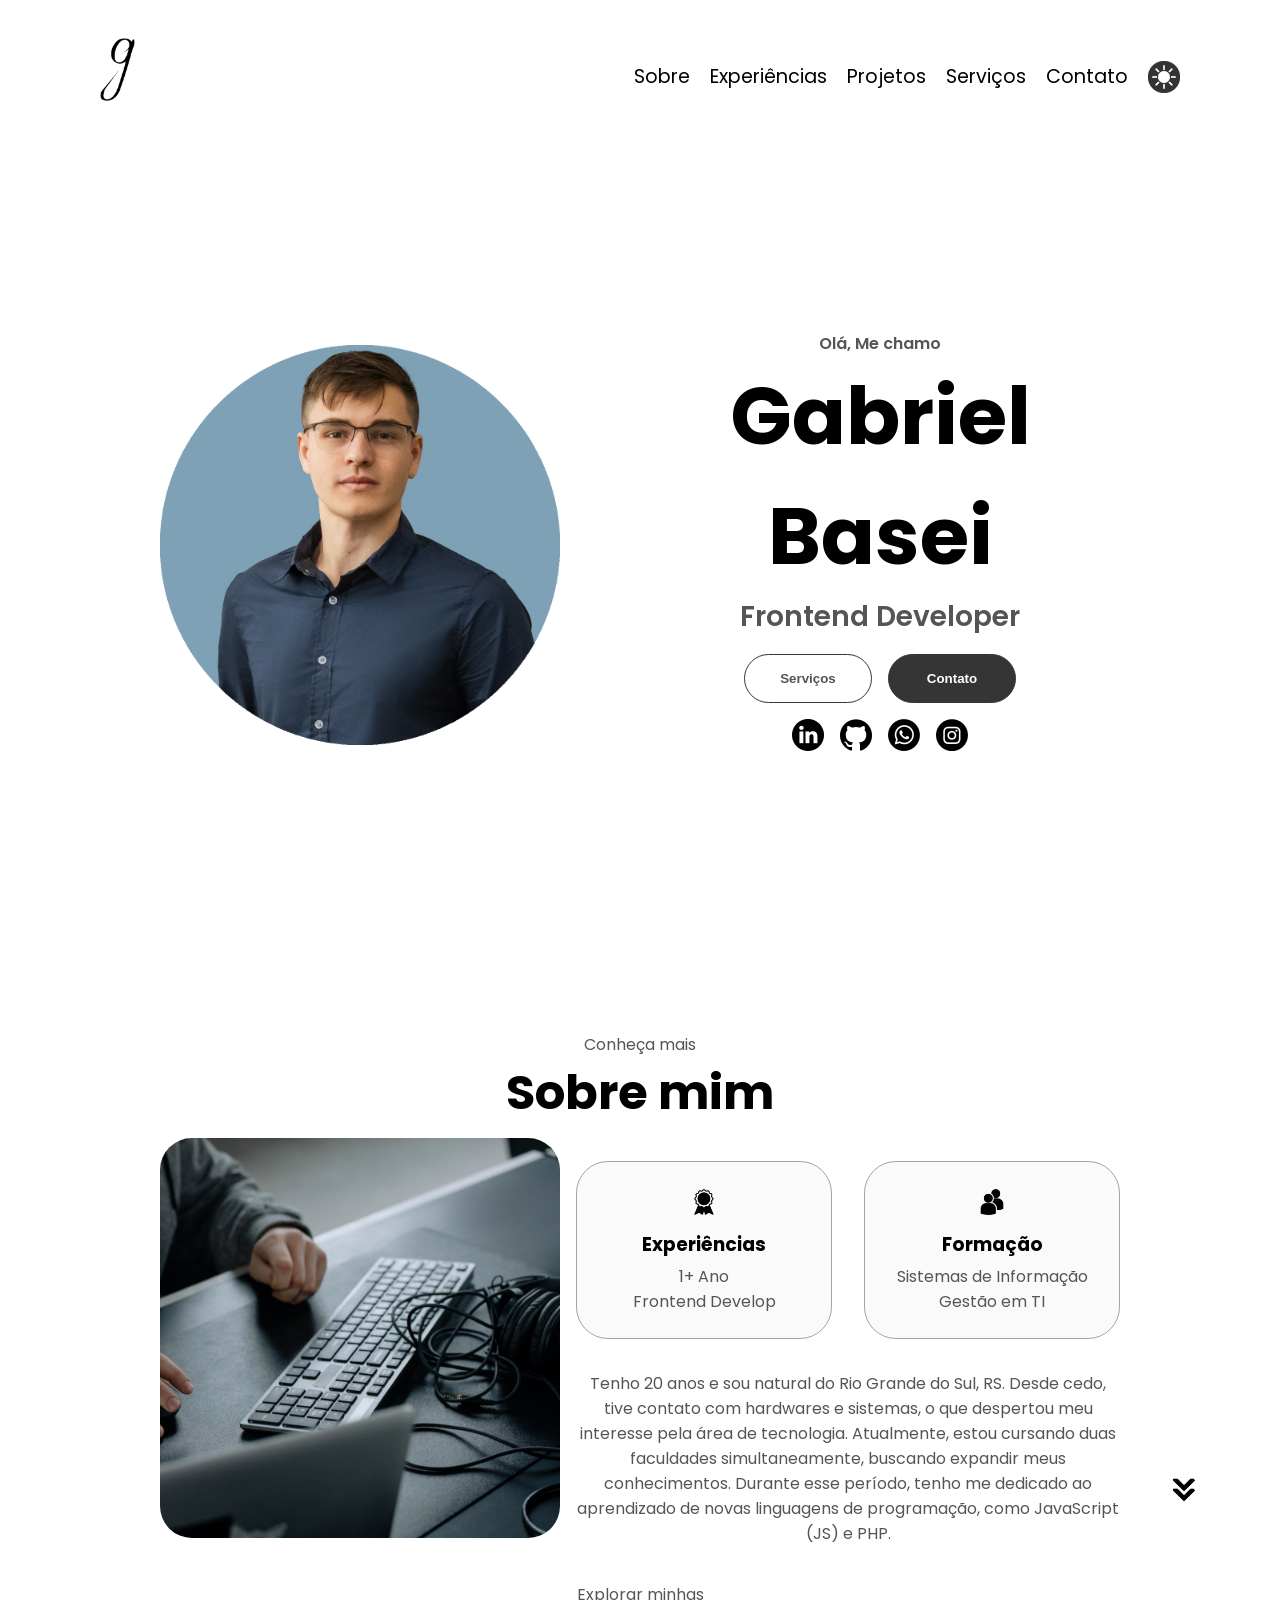
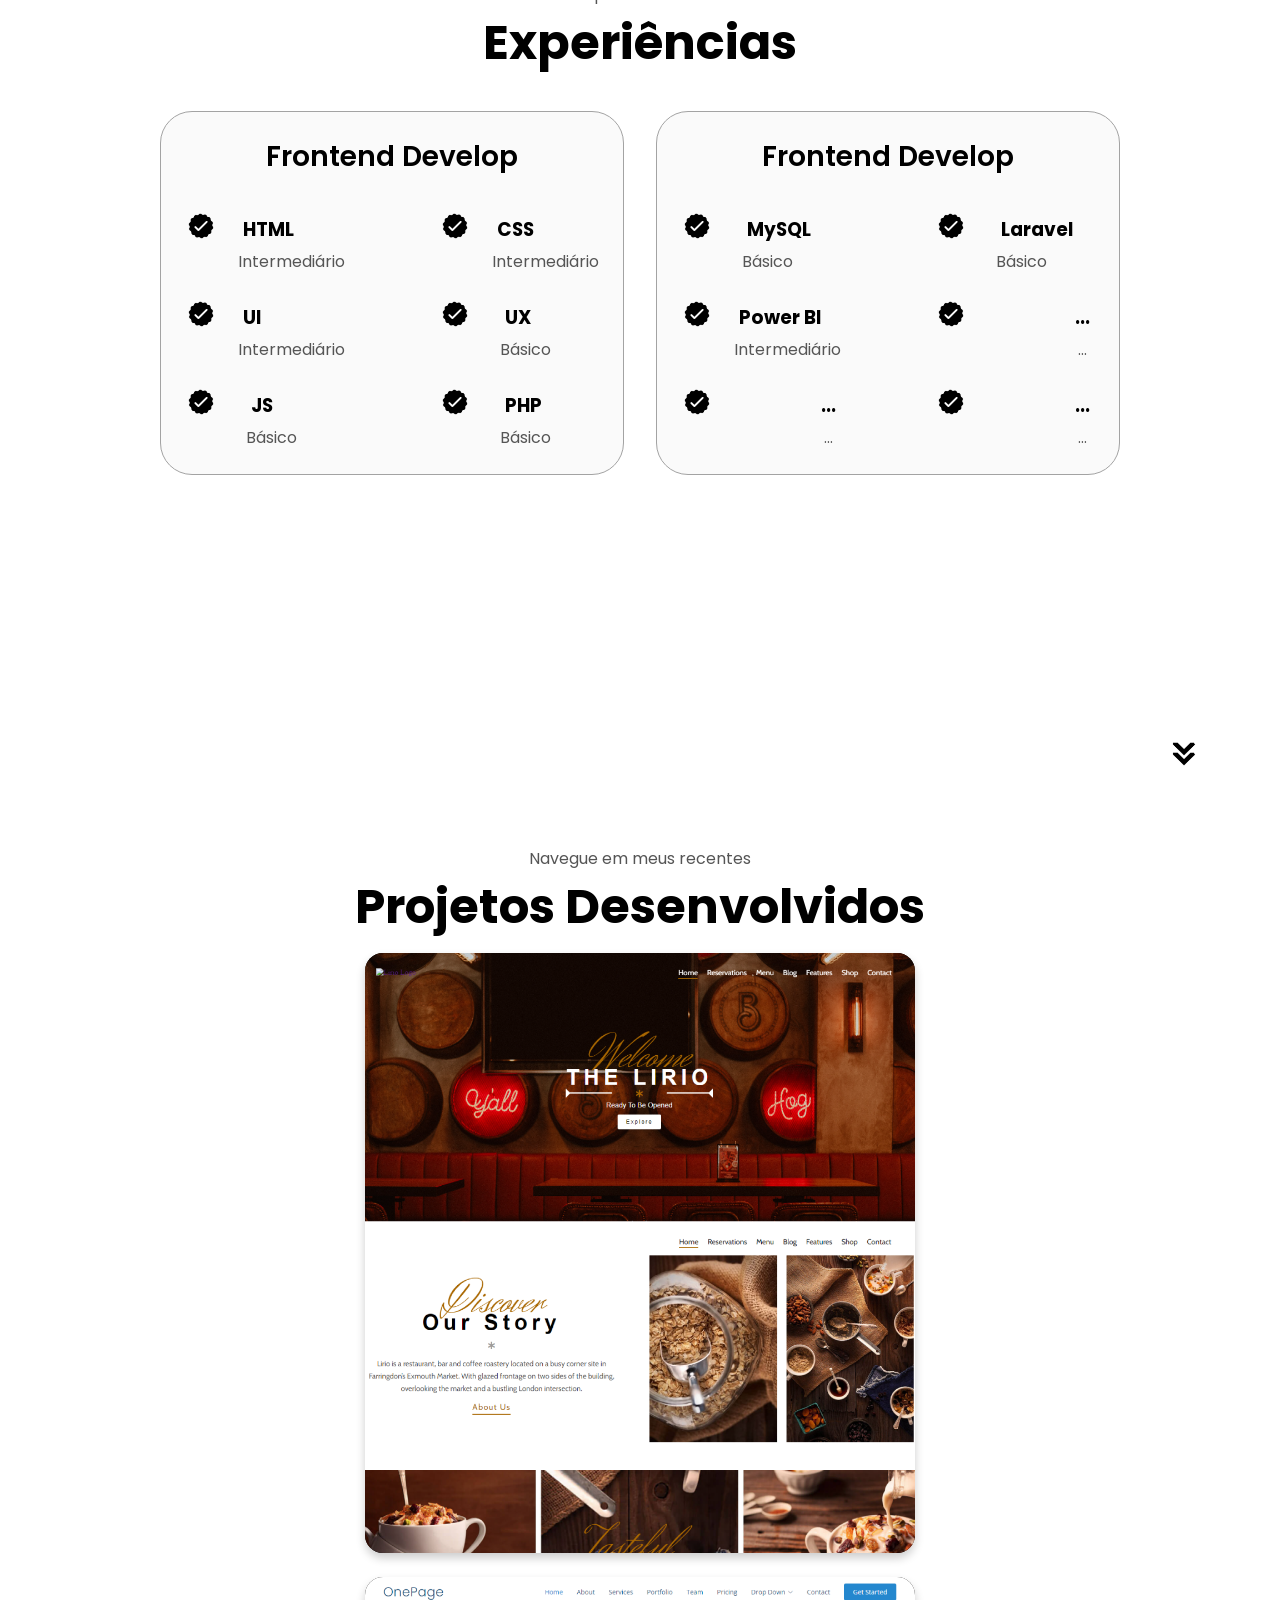
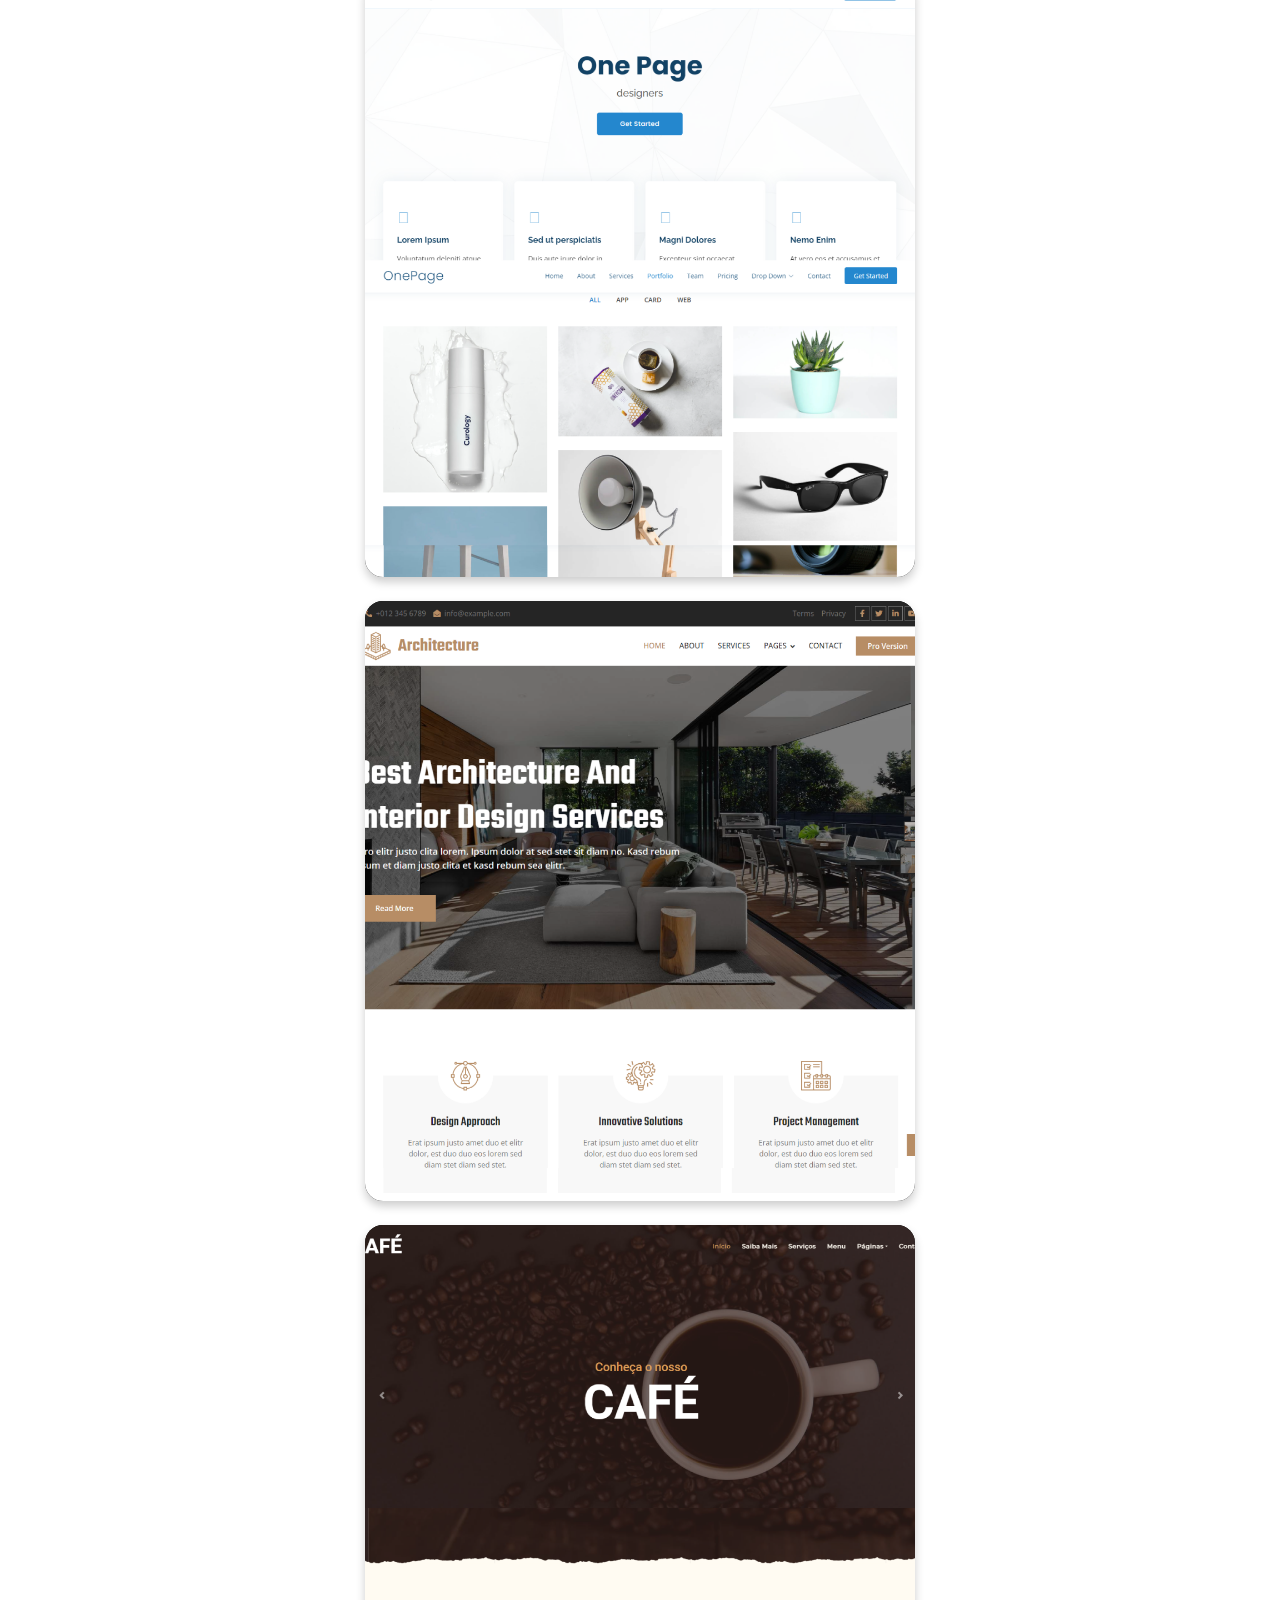
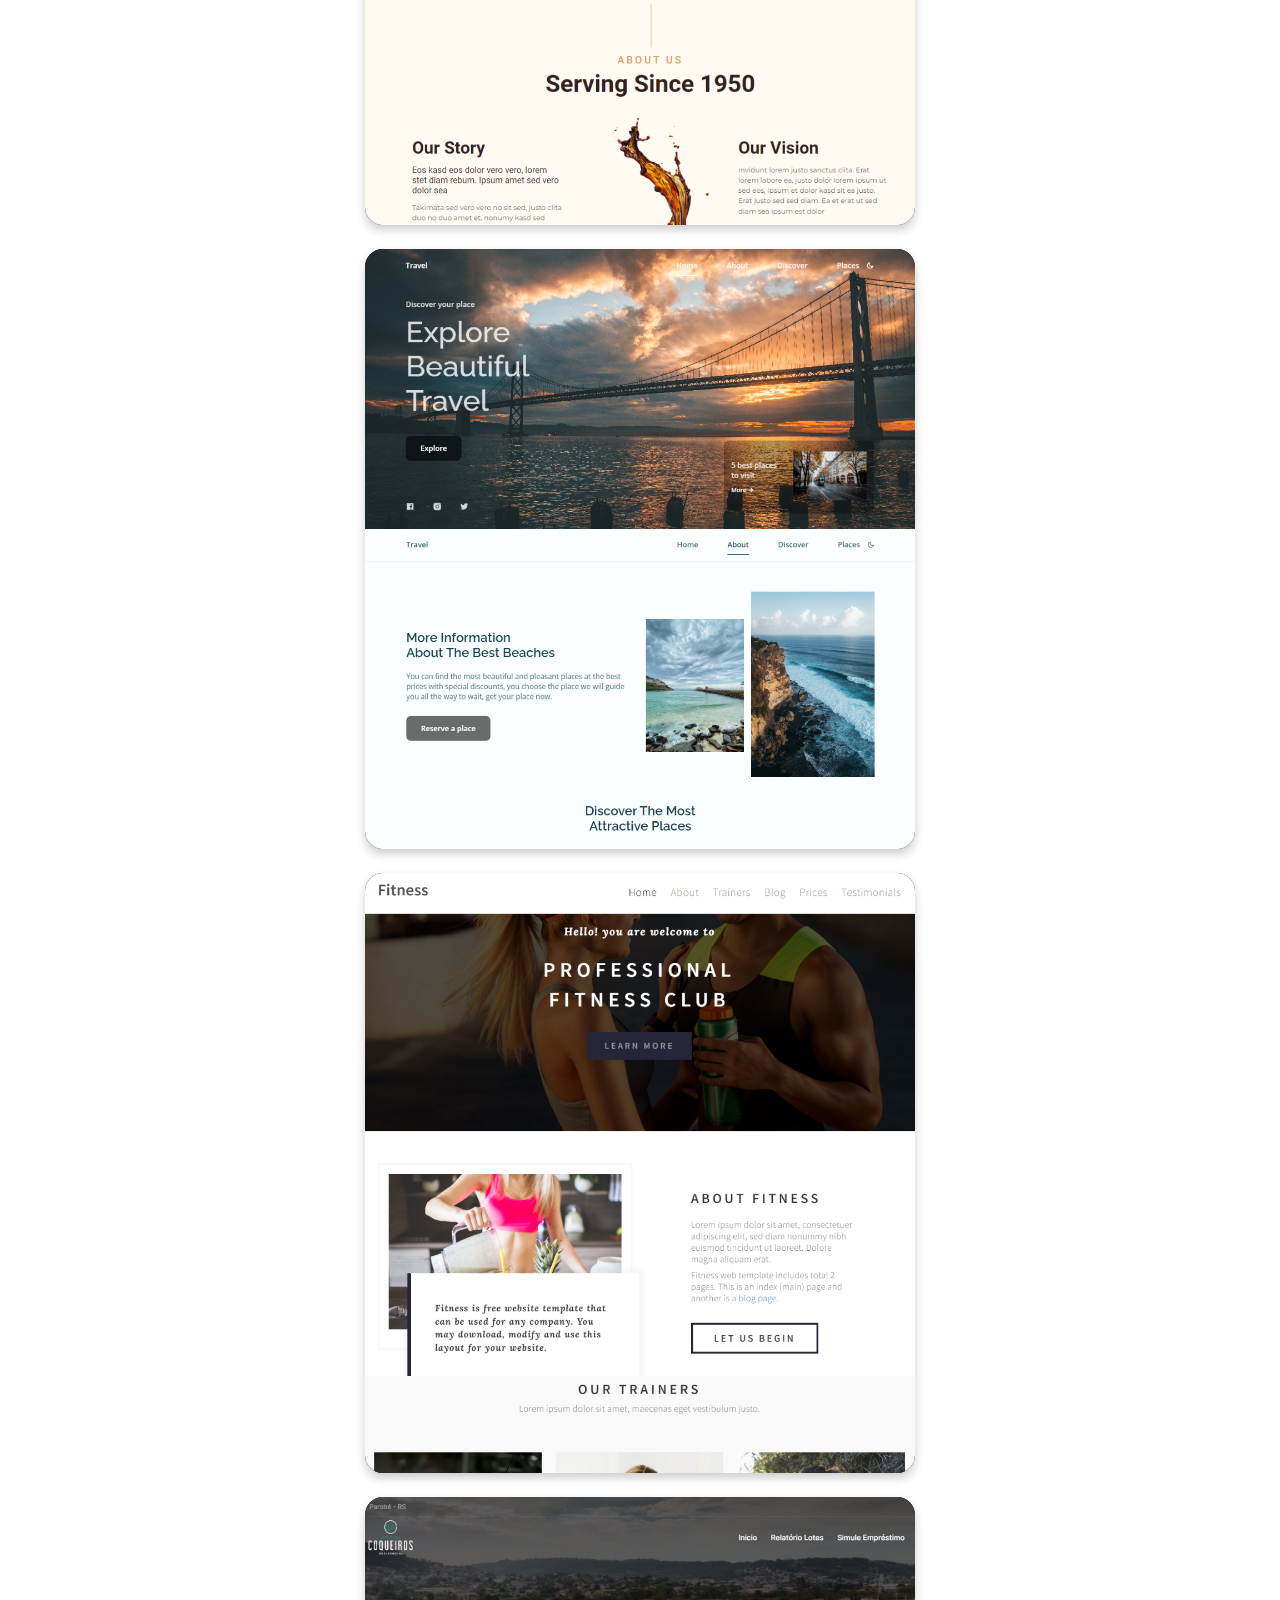
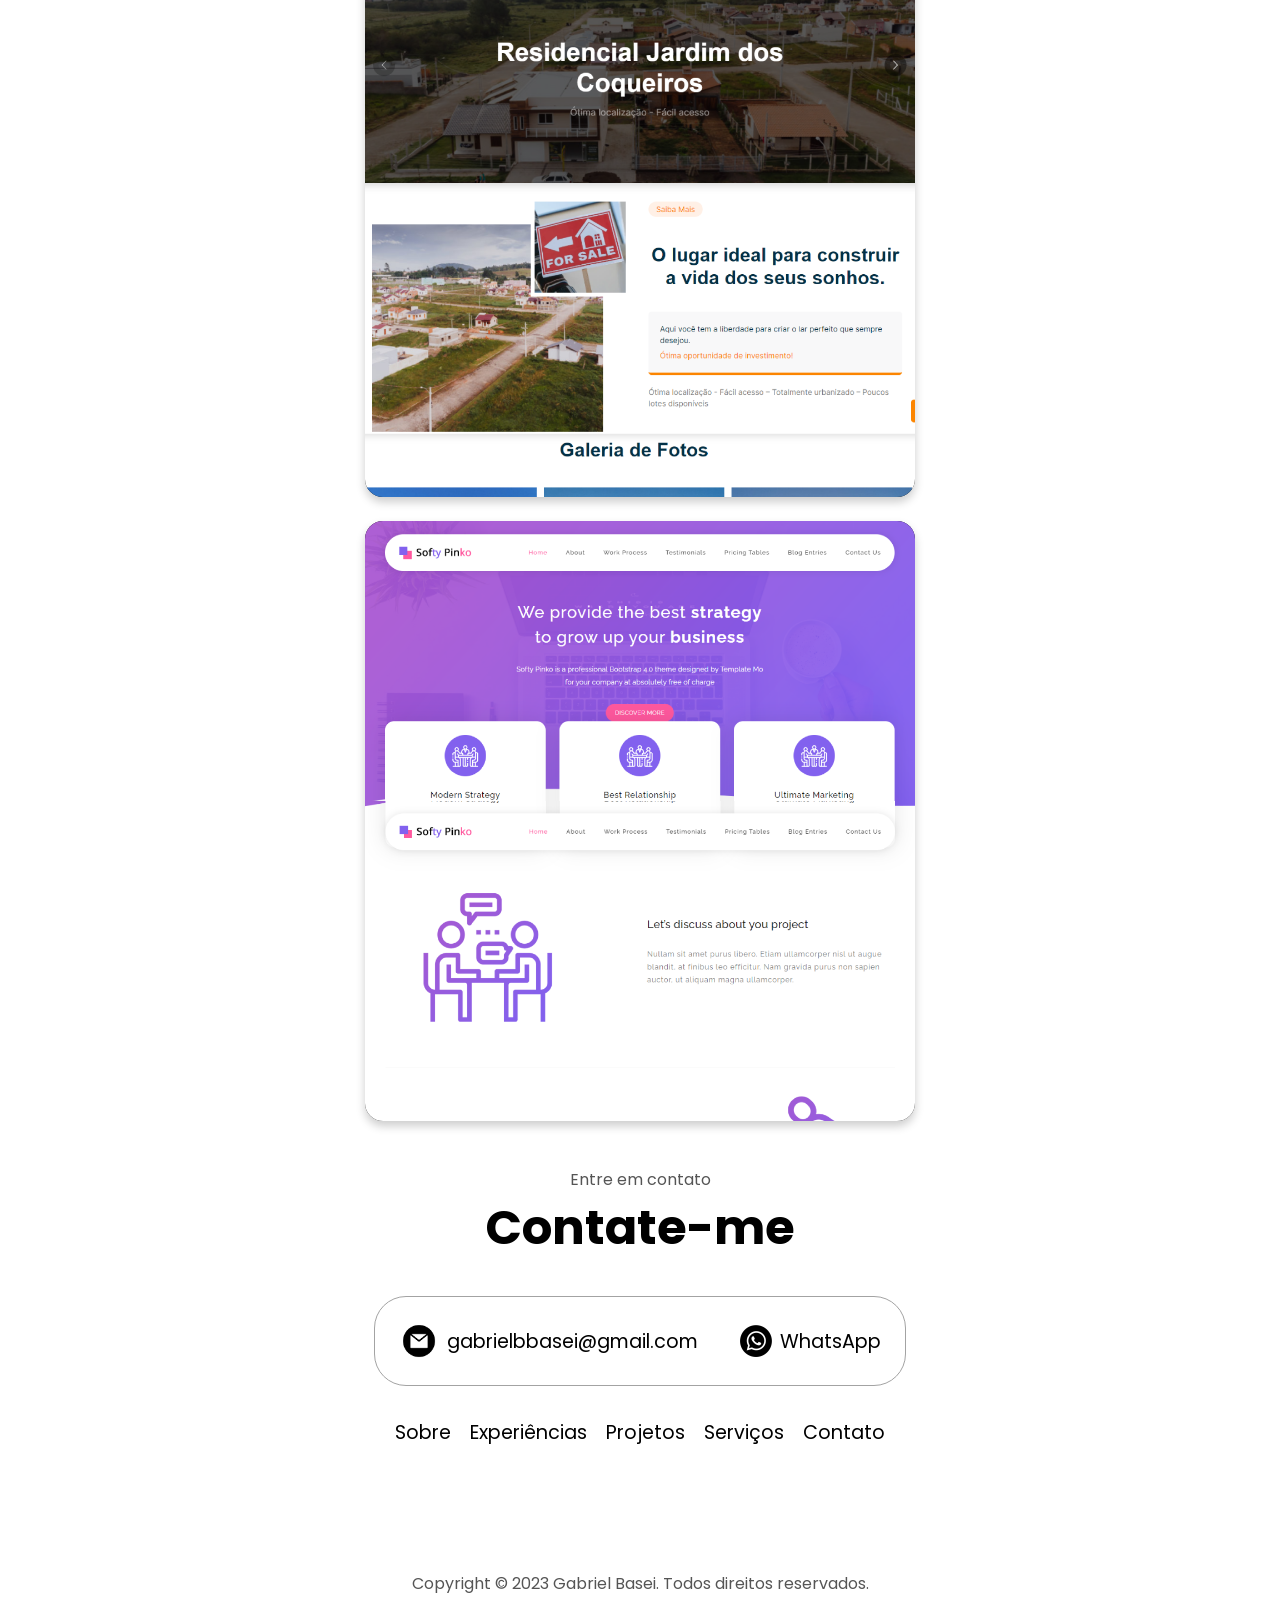
==== commit 4d21698a: "V2.4.1" ====
--- a/index.html
+++ b/index.html
@@ -29,11 +29,6 @@
           <li class="nav-item"><a href="#projects">Projetos</a></li>
           <li class="nav-item"><a href="servicos.html">Serviços</a></li>
           <li class="nav-item"><a href="#contact">Contato</a></li>
-          <li class="nav-item"><a href="#about" class="nav-link">Sobre</a></li>
-          <li class="nav-item"><a href="#experience" class="nav-link">Experiências</a></li>
-          <li class="nav-item"><a href="#projects" class="nav-link">Projetos</a></li>
-          <li class="nav-item"><a href="servicos.html" class="nav-link">Serviços</a></li>
-          <li class="nav-item"><a href="#contact" class="nav-link">Contato</a></li>
             <img
               id="modeToggle" class="icon color-icon" src="./assets/theme_light.png" src-light="./assets/theme_light.png" src-dark="./assets/theme_dark.png" alt="Color them icon"/>
           </li>
